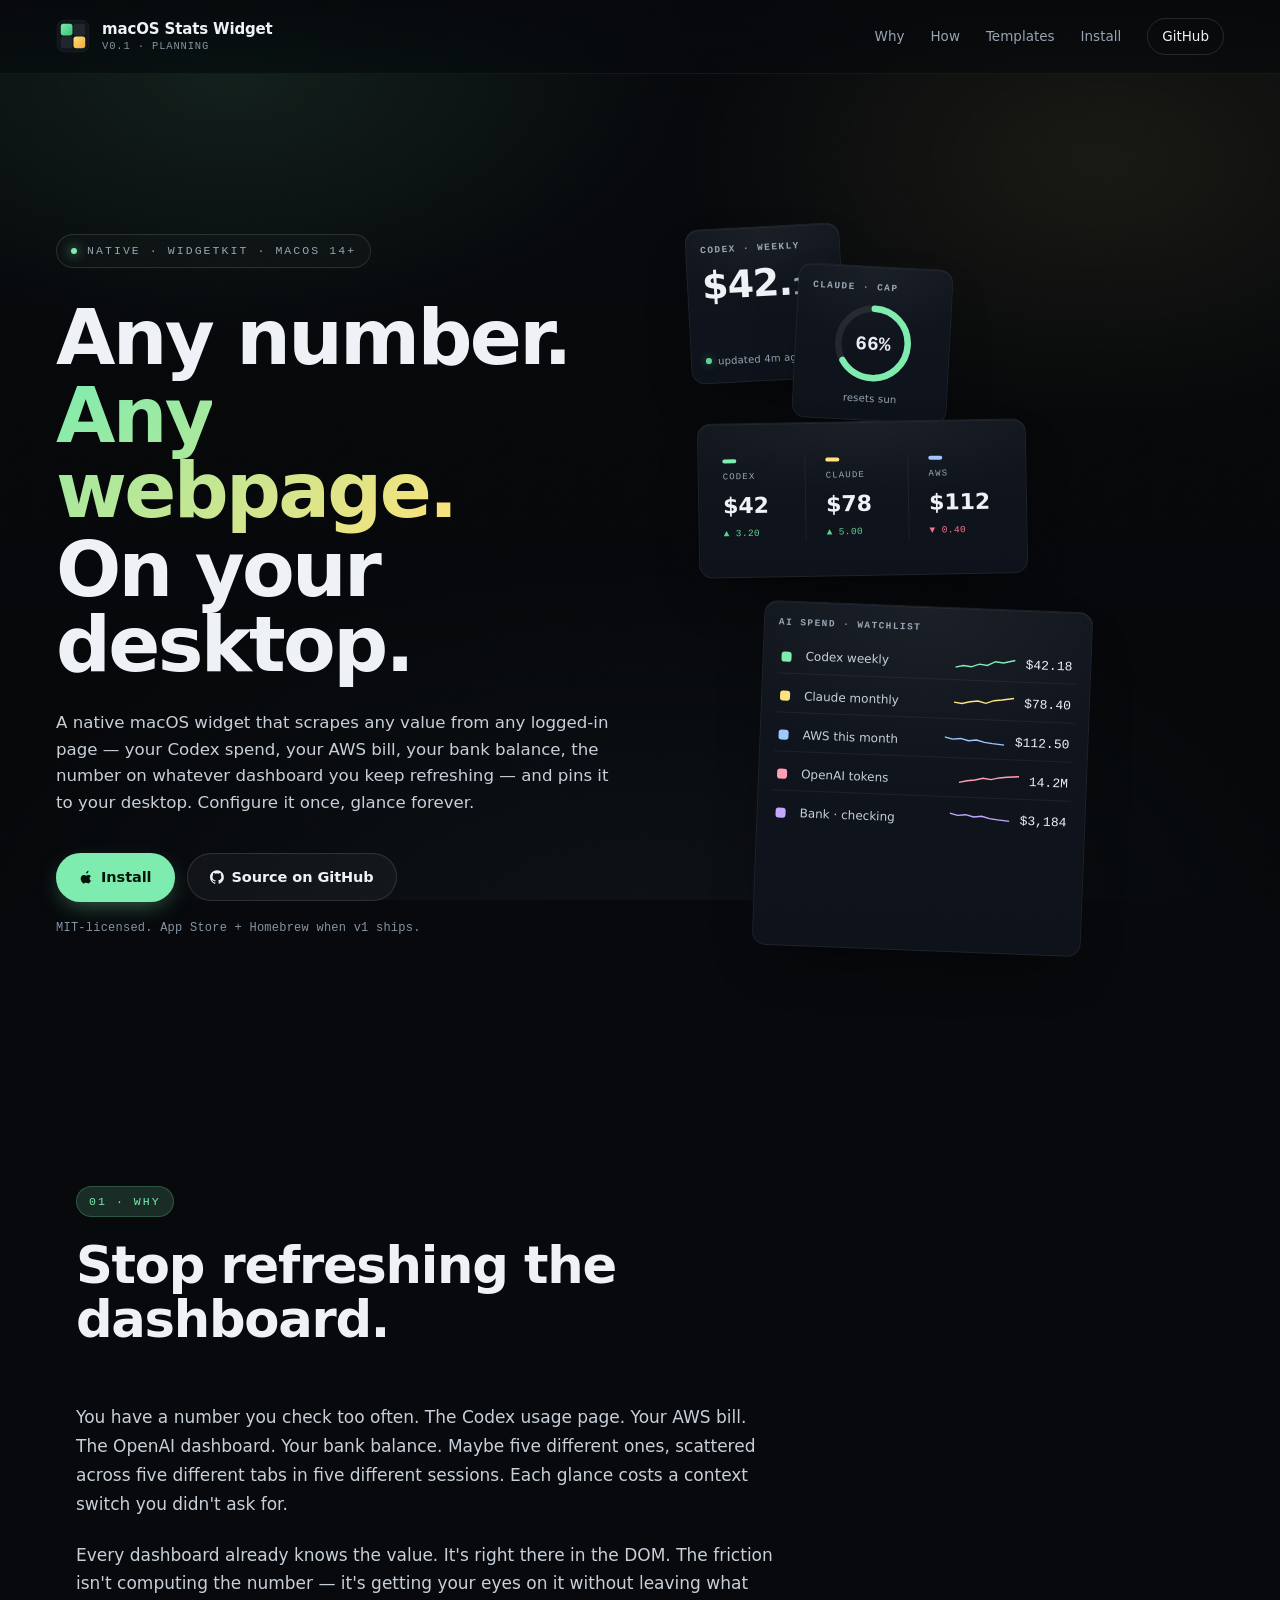
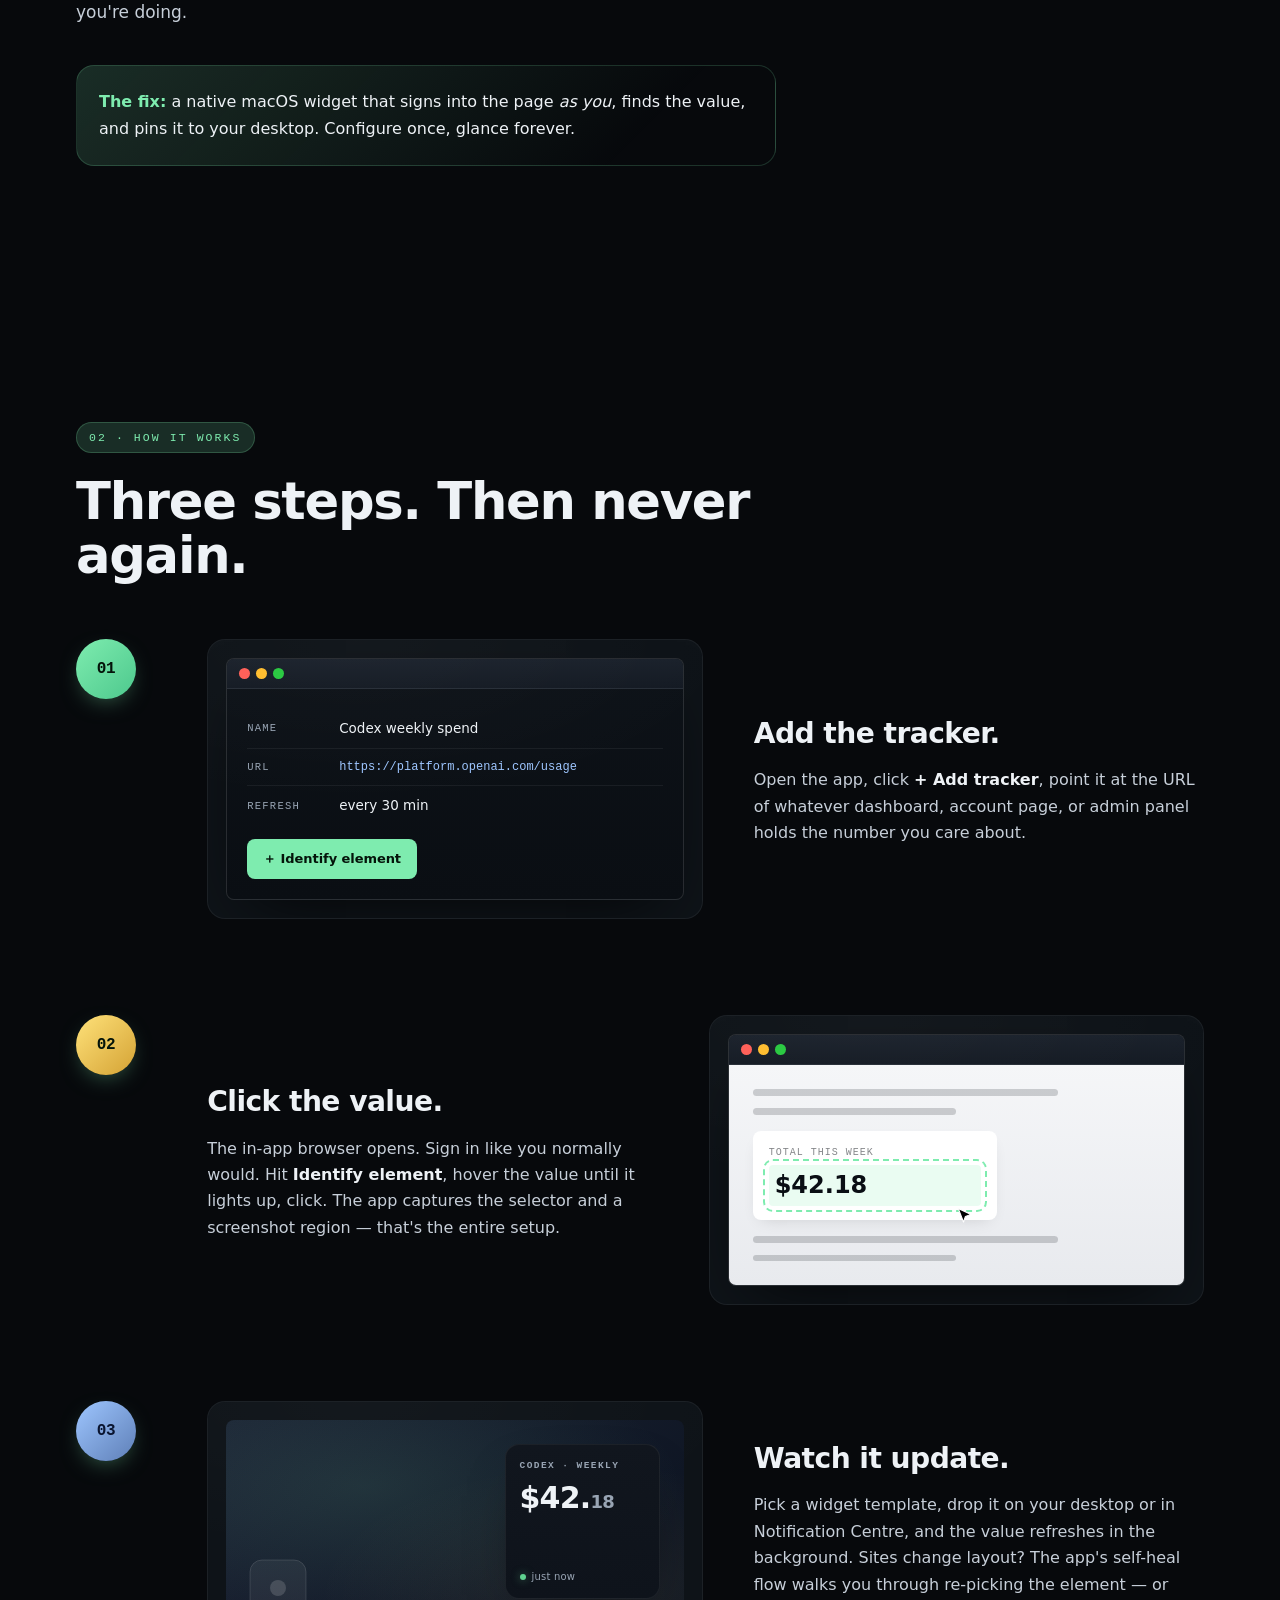
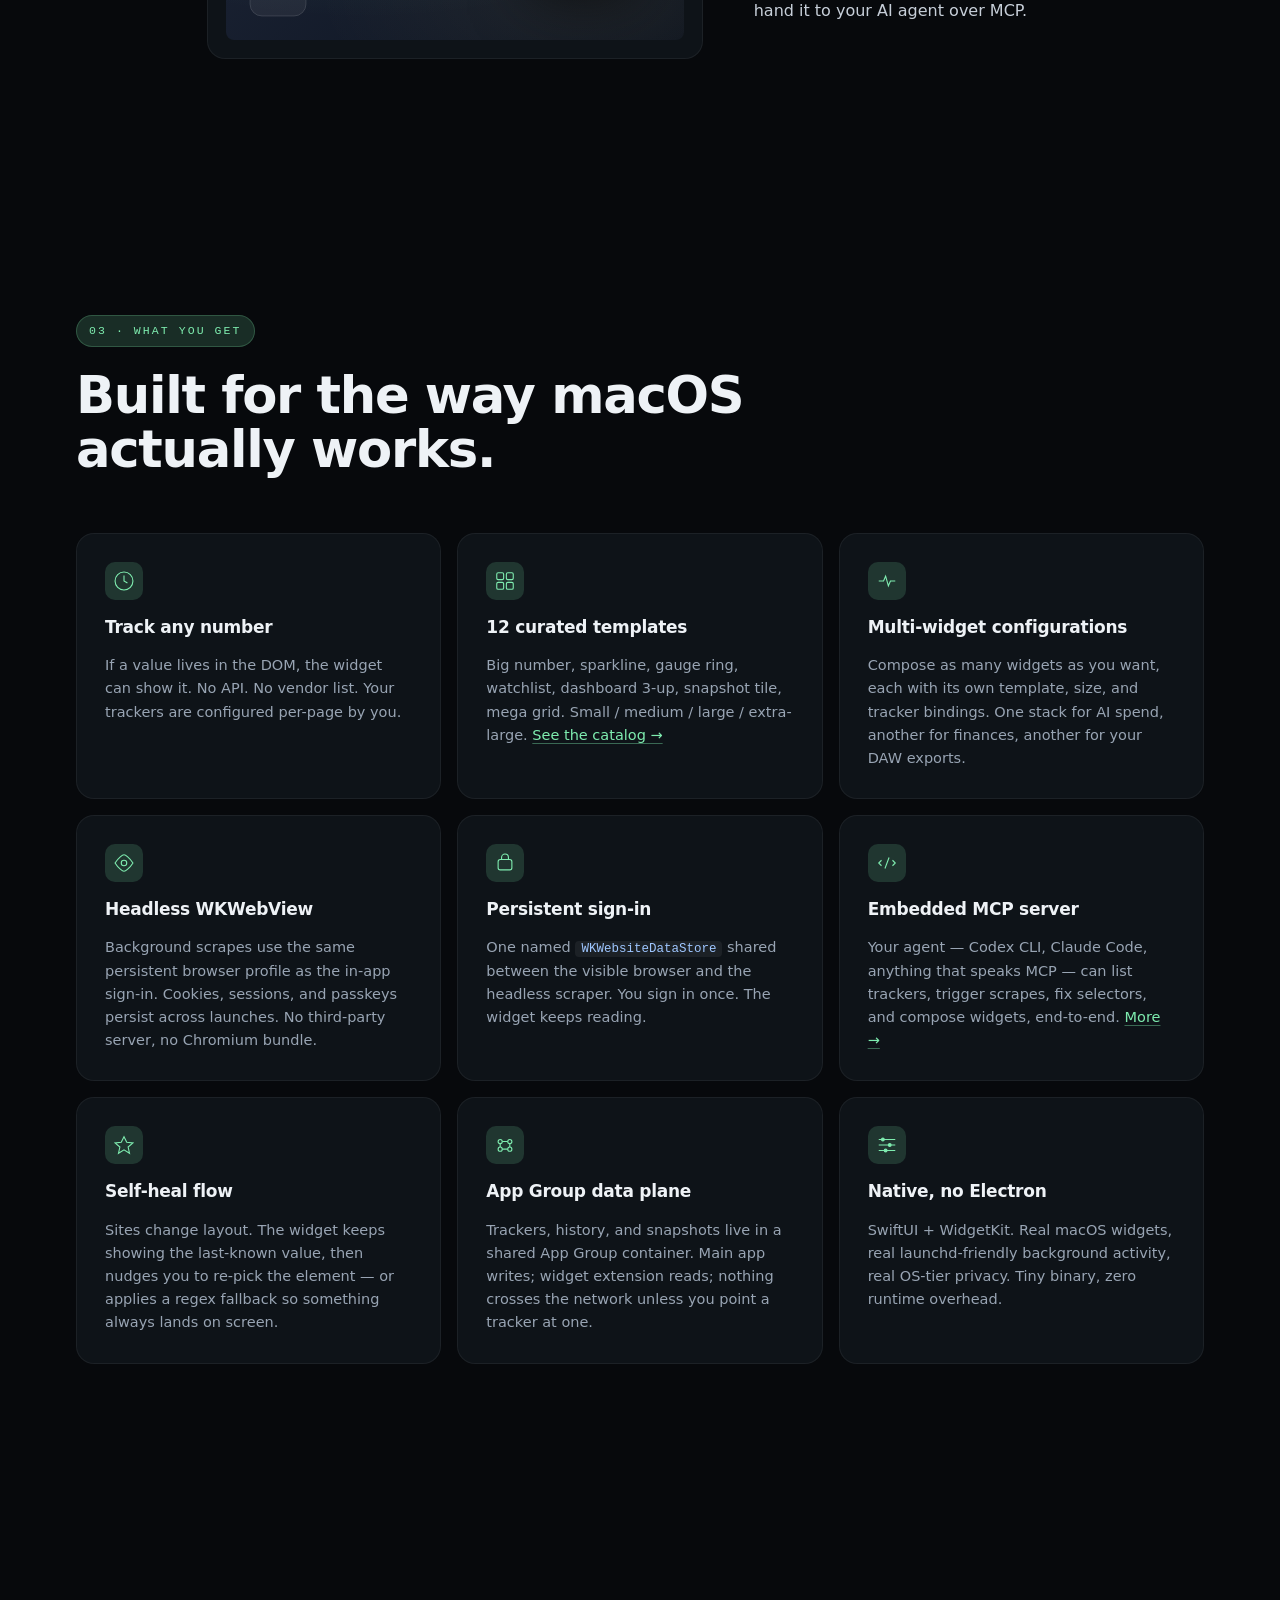
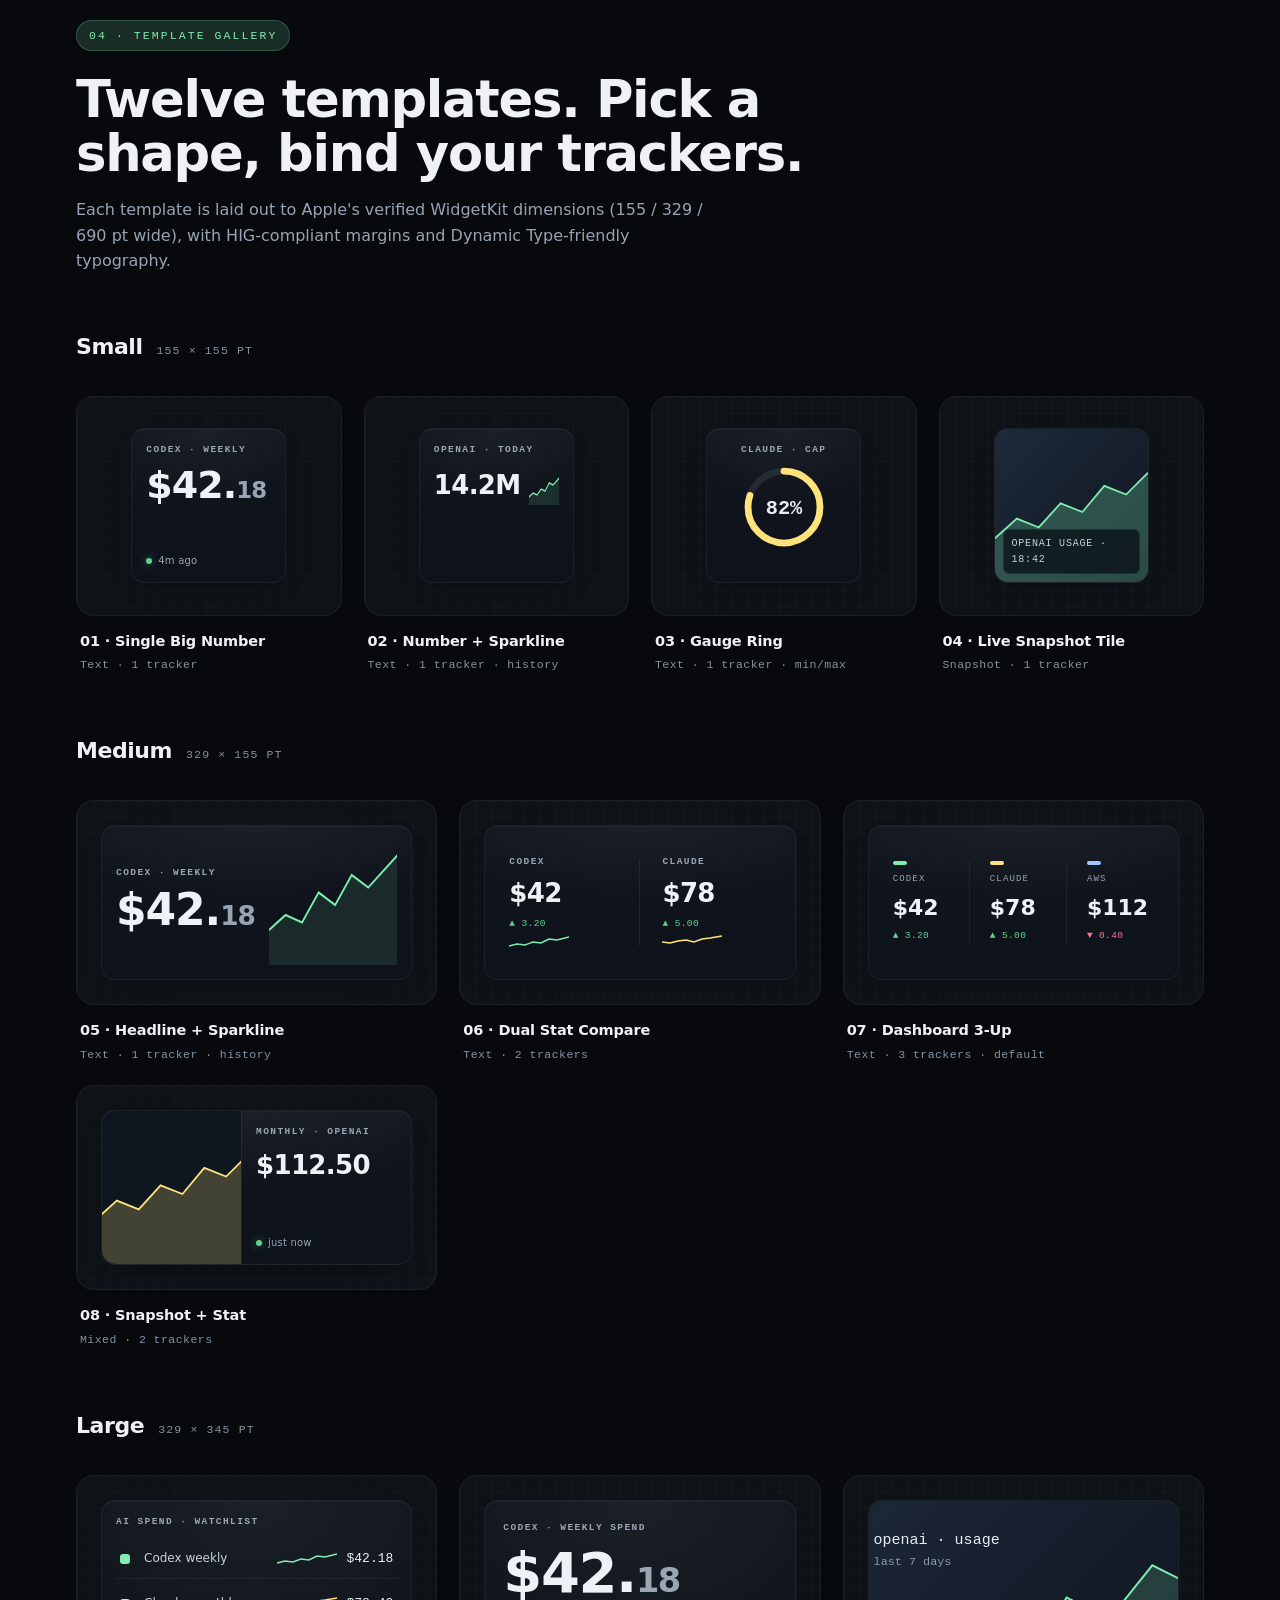
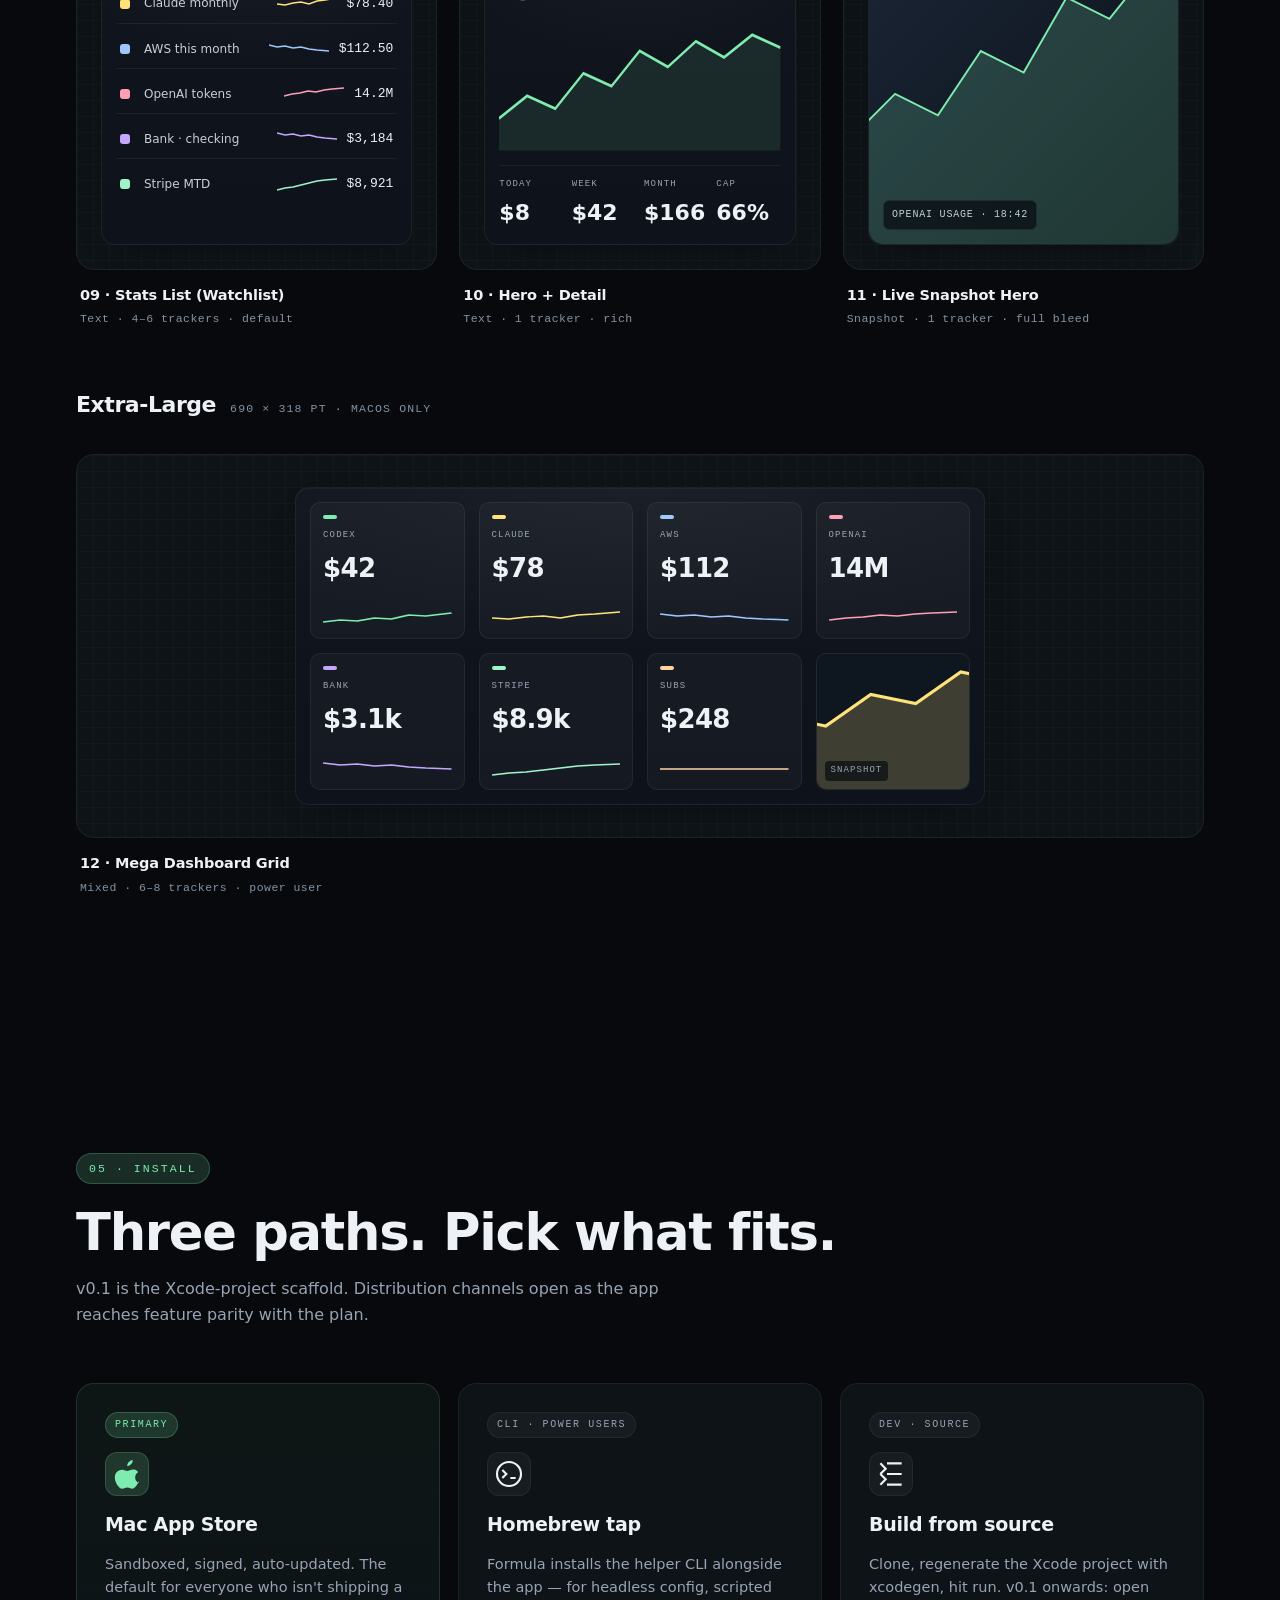
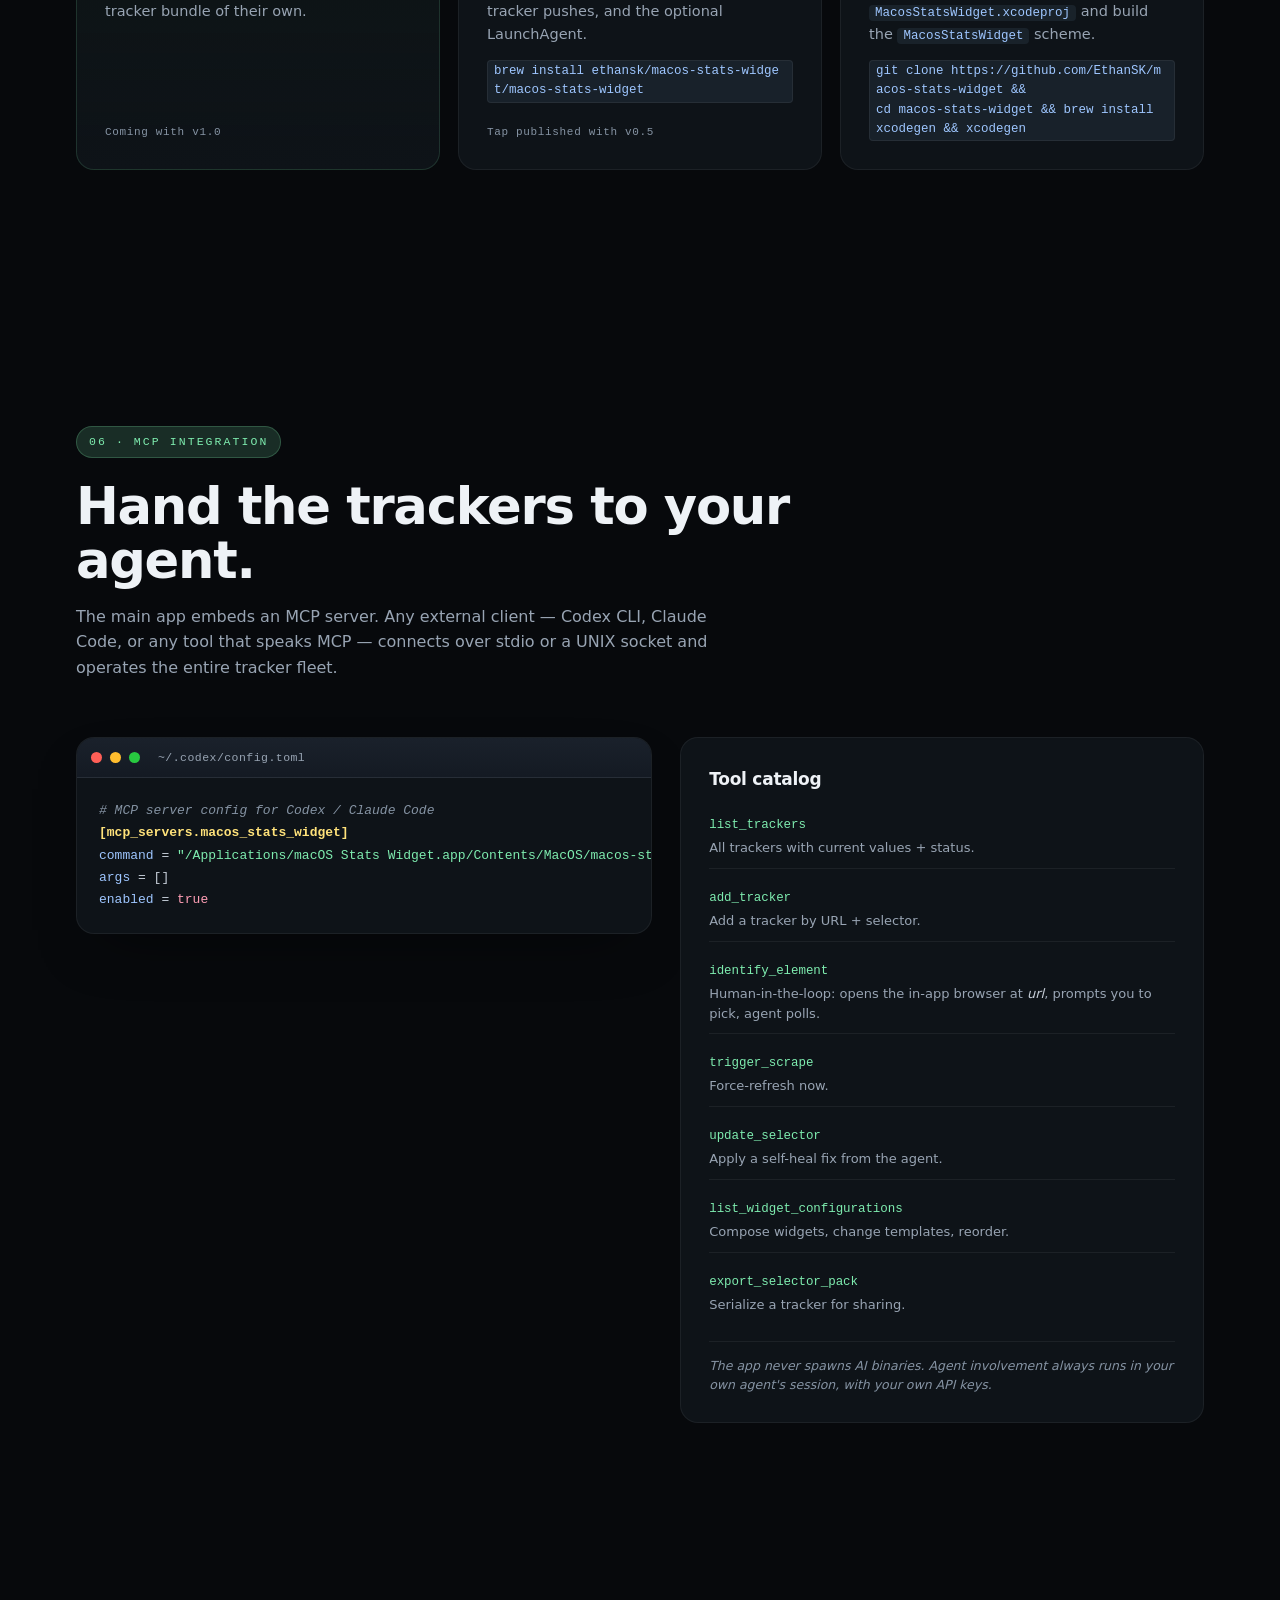
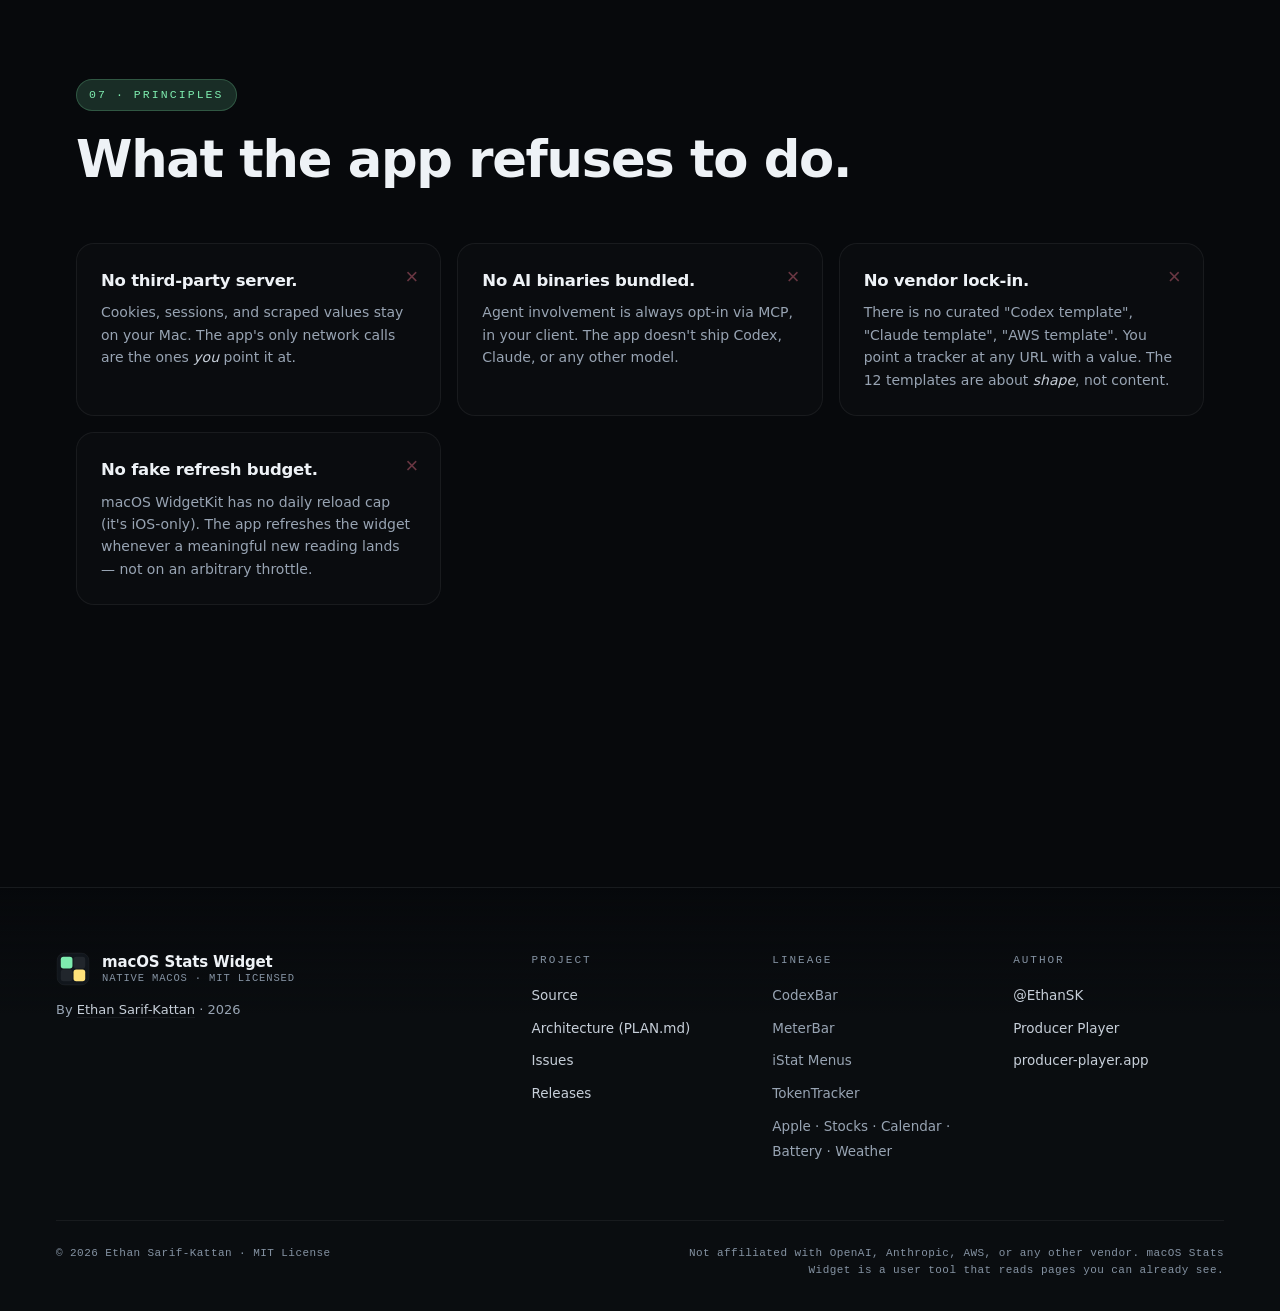
==== index.html @ 25cc85ef "site: initial GitHub Pages — hero, how-it-works, templates gallery, MCP intro Single-page dark site " ====
<!doctype html>
<html lang="en">
  <head>
    <meta charset="UTF-8" />
    <meta name="viewport" content="width=device-width, initial-scale=1.0" />
    <title>macOS Stats Widget — Native widgets for any number on any webpage</title>
    <meta
      name="description"
      content="A native macOS WidgetKit app that surfaces any number from any logged-in webpage to your desktop. Configure it once, glance forever. No tabs, no dashboards, no context-switching."
    />
    <meta name="robots" content="index, follow, max-image-preview:large" />
    <link rel="canonical" href="https://ethansk.github.io/macos-stats-widget/" />
    <meta name="application-name" content="macOS Stats Widget" />
    <meta name="apple-mobile-web-app-title" content="macOS Stats Widget" />
    <meta name="theme-color" content="#0a0d10" />
    <link rel="icon" href="data:image/svg+xml,%3Csvg xmlns='http://www.w3.org/2000/svg' viewBox='0 0 64 64'%3E%3Crect width='64' height='64' rx='14' fill='%230a0d10'/%3E%3Crect x='8' y='8' width='22' height='22' rx='5' fill='%237eecaf'/%3E%3Crect x='34' y='8' width='22' height='22' rx='5' fill='%23ffffff' fill-opacity='0.08'/%3E%3Crect x='8' y='34' width='22' height='22' rx='5' fill='%23ffffff' fill-opacity='0.08'/%3E%3Crect x='34' y='34' width='22' height='22' rx='5' fill='%23ffe27a'/%3E%3C/svg%3E" />
    <link rel="stylesheet" href="styles.css" />

    <!-- Open Graph -->
    <meta property="og:site_name" content="macOS Stats Widget" />
    <meta property="og:type" content="website" />
    <meta property="og:locale" content="en_GB" />
    <meta property="og:url" content="https://ethansk.github.io/macos-stats-widget/" />
    <meta property="og:title" content="macOS Stats Widget — Native widgets for any number on any webpage" />
    <meta property="og:description" content="A native macOS WidgetKit app that surfaces any number from any logged-in webpage to your desktop. Configure it once, glance forever." />
    <meta property="og:image" content="https://ethansk.github.io/macos-stats-widget/assets/og-image.svg" />

    <meta name="twitter:card" content="summary_large_image" />
    <meta name="twitter:title" content="macOS Stats Widget — Native widgets for any number on any webpage" />
    <meta name="twitter:description" content="A native macOS WidgetKit app that surfaces any number from any logged-in webpage to your desktop." />
    <meta name="twitter:image" content="https://ethansk.github.io/macos-stats-widget/assets/og-image.svg" />

    <script type="application/ld+json">
      {
        "@context": "https://schema.org",
        "@type": "SoftwareApplication",
        "name": "macOS Stats Widget",
        "applicationCategory": "UtilityApplication",
        "operatingSystem": "macOS 14+",
        "description": "A native macOS WidgetKit app that surfaces any number from any logged-in webpage to your desktop.",
        "url": "https://ethansk.github.io/macos-stats-widget/",
        "downloadUrl": "https://github.com/EthanSK/macos-stats-widget/releases",
        "sameAs": "https://github.com/EthanSK/macos-stats-widget",
        "license": "https://opensource.org/license/mit"
      }
    </script>
  </head>
  <body>
    <div class="grain" aria-hidden="true"></div>
    <div class="ambient" aria-hidden="true"></div>

    <header class="topbar">
      <a class="brand" href="#top">
        <svg class="brand-mark" viewBox="0 0 64 64" aria-hidden="true">
          <rect x="2" y="2" width="60" height="60" rx="14" fill="#11161c" stroke="rgba(255,255,255,0.08)" stroke-width="1.2"/>
          <rect x="9" y="9" width="22" height="22" rx="5" fill="url(#g1)"/>
          <rect x="33" y="9" width="22" height="22" rx="5" fill="rgba(255,255,255,0.07)"/>
          <rect x="9" y="33" width="22" height="22" rx="5" fill="rgba(255,255,255,0.07)"/>
          <rect x="33" y="33" width="22" height="22" rx="5" fill="url(#g2)"/>
          <defs>
            <linearGradient id="g1" x1="0" x2="1" y1="0" y2="1">
              <stop offset="0" stop-color="#7eecaf"/>
              <stop offset="1" stop-color="#34c474"/>
            </linearGradient>
            <linearGradient id="g2" x1="0" x2="1" y1="0" y2="1">
              <stop offset="0" stop-color="#ffe27a"/>
              <stop offset="1" stop-color="#f0a93b"/>
            </linearGradient>
          </defs>
        </svg>
        <span class="brand-words">
          <span class="brand-name">macOS Stats Widget</span>
          <span class="brand-sub">v0.1 · planning</span>
        </span>
      </a>
      <nav class="topnav" aria-label="Primary">
        <a href="#why">Why</a>
        <a href="#how">How</a>
        <a href="#templates">Templates</a>
        <a href="#install">Install</a>
        <a href="https://github.com/EthanSK/macos-stats-widget" class="topnav-github" rel="noopener">GitHub</a>
      </nav>
    </header>

    <main id="top">
      <!-- ───────────── HERO ───────────── -->
      <section class="hero">
        <div class="hero-inner">
          <p class="hero-eyebrow"><span class="dot"></span>NATIVE · WIDGETKIT · MACOS 14+</p>
          <h1 class="hero-title">
            <span class="hero-line">Any number.</span>
            <span class="hero-line"><span class="hero-accent">Any webpage.</span></span>
            <span class="hero-line">On your desktop.</span>
          </h1>
          <p class="hero-tag">
            A native macOS widget that scrapes any value from any logged-in
            page — your Codex spend, your AWS bill, your bank balance, the
            number on whatever dashboard you keep refreshing — and pins it
            to your desktop. Configure it once, glance forever.
          </p>
          <div class="hero-cta">
            <a class="btn btn-primary" href="#install">
              <svg width="14" height="14" viewBox="0 0 24 24" fill="currentColor" aria-hidden="true"><path d="M16.365 1.43c0 1.14-.493 2.27-1.177 3.08-.744.9-1.99 1.57-2.987 1.57-.12-1.03.396-2.13 1.077-2.99.764-.9 2.02-1.49 2.937-1.66.05.34.15.68.15 1zm4.565 15.71c-.03.07-.46 1.58-1.55 3.14-.95 1.34-1.94 2.71-3.5 2.71-1.55 0-1.94-.92-3.69-.92-1.71 0-2.34.94-3.75.94-1.55 0-2.59-1.27-3.59-2.61-1.62-2.21-2.85-6.18-1.21-8.93.97-1.65 2.83-2.69 4.78-2.69 1.5 0 2.92.99 3.84.99.93 0 2.67-1.13 4.32-1.13.69 0 2.59.06 3.81 2.07-.1.06-2.27 1.32-2.25 3.95.03 3.13 2.74 4.17 2.78 4.18z"/></svg>
              Install
            </a>
            <a class="btn btn-ghost" href="https://github.com/EthanSK/macos-stats-widget" rel="noopener">
              <svg width="14" height="14" viewBox="0 0 24 24" fill="currentColor" aria-hidden="true"><path d="M12 .5C5.4.5 0 5.9 0 12.5c0 5.3 3.4 9.7 8.2 11.3.6.1.8-.3.8-.6v-2.1c-3.3.7-4-1.6-4-1.6-.5-1.4-1.3-1.8-1.3-1.8-1.1-.7.1-.7.1-.7 1.2.1 1.8 1.2 1.8 1.2 1.1 1.8 2.8 1.3 3.5 1 .1-.8.4-1.3.7-1.6-2.7-.3-5.5-1.3-5.5-5.9 0-1.3.5-2.4 1.2-3.2-.1-.3-.5-1.5.1-3.2 0 0 1-.3 3.3 1.2.9-.3 2-.4 3-.4s2 .1 3 .4c2.3-1.5 3.3-1.2 3.3-1.2.7 1.7.2 2.9.1 3.2.8.8 1.2 1.9 1.2 3.2 0 4.6-2.8 5.6-5.5 5.9.4.4.8 1.1.8 2.2v3.3c0 .3.2.7.8.6 4.8-1.6 8.2-6 8.2-11.3C24 5.9 18.6.5 12 .5z"/></svg>
              Source on GitHub
            </a>
          </div>
          <p class="hero-note">MIT-licensed. App Store + Homebrew when v1 ships.</p>
        </div>

        <!-- Hero composition: floating widget tiles -->
        <div class="hero-stage" aria-hidden="true">
          <div class="hero-grid">
            <!-- Tile 1: small big number -->
            <div class="tile tile-small tile-1" style="--delay: 0.05s">
              <div class="tile-title">CODEX · WEEKLY</div>
              <div class="tile-hero">$42.<span class="tile-hero-cents">18</span></div>
              <div class="tile-foot"><span class="tile-dot tile-dot-good"></span>updated 4m ago</div>
            </div>

            <!-- Tile 2: gauge ring -->
            <div class="tile tile-small tile-2" style="--delay: 0.15s">
              <div class="tile-title">CLAUDE · CAP</div>
              <svg class="tile-ring" viewBox="0 0 80 80">
                <circle cx="40" cy="40" r="32" fill="none" stroke="rgba(255,255,255,0.08)" stroke-width="6"/>
                <circle cx="40" cy="40" r="32" fill="none" stroke="#7eecaf" stroke-width="6" stroke-dasharray="201" stroke-dashoffset="68" stroke-linecap="round" transform="rotate(-90 40 40)"/>
                <text x="40" y="46" text-anchor="middle" fill="#e8edf3" font-size="18" font-weight="600" font-family="ui-monospace, SFMono-Regular, monospace">66%</text>
              </svg>
              <div class="tile-foot tile-foot-tight">resets sun</div>
            </div>

            <!-- Tile 3: medium dashboard 3-up -->
            <div class="tile tile-medium tile-3" style="--delay: 0.25s">
              <div class="tile-3up">
                <div class="tile-3up-col">
                  <div class="tile-chip" style="--chip:#7eecaf"></div>
                  <div class="tile-3up-title">CODEX</div>
                  <div class="tile-3up-val">$42</div>
                  <div class="tile-3up-delta delta-up">▲ 3.20</div>
                </div>
                <div class="tile-3up-col">
                  <div class="tile-chip" style="--chip:#ffe27a"></div>
                  <div class="tile-3up-title">CLAUDE</div>
                  <div class="tile-3up-val">$78</div>
                  <div class="tile-3up-delta delta-up">▲ 5.00</div>
                </div>
                <div class="tile-3up-col">
                  <div class="tile-chip" style="--chip:#9ec6ff"></div>
                  <div class="tile-3up-title">AWS</div>
                  <div class="tile-3up-val">$112</div>
                  <div class="tile-3up-delta delta-down">▼ 0.40</div>
                </div>
              </div>
            </div>

            <!-- Tile 4: large stats list -->
            <div class="tile tile-large tile-4" style="--delay: 0.35s">
              <div class="tile-title tile-title-pad">AI SPEND · WATCHLIST</div>
              <ul class="tile-list">
                <li><span class="tile-chip" style="--chip:#7eecaf"></span><span class="tile-list-name">Codex weekly</span><svg class="tile-spark" viewBox="0 0 60 16" preserveAspectRatio="none"><polyline fill="none" stroke="#7eecaf" stroke-width="1.4" points="0,12 8,10 16,11 24,8 32,9 40,5 48,6 60,3"/></svg><span class="tile-list-val">$42.18</span></li>
                <li><span class="tile-chip" style="--chip:#ffe27a"></span><span class="tile-list-name">Claude monthly</span><svg class="tile-spark" viewBox="0 0 60 16" preserveAspectRatio="none"><polyline fill="none" stroke="#ffe27a" stroke-width="1.4" points="0,8 8,9 16,7 24,6 32,8 40,5 48,4 60,2"/></svg><span class="tile-list-val">$78.40</span></li>
                <li><span class="tile-chip" style="--chip:#9ec6ff"></span><span class="tile-list-name">AWS this month</span><svg class="tile-spark" viewBox="0 0 60 16" preserveAspectRatio="none"><polyline fill="none" stroke="#9ec6ff" stroke-width="1.4" points="0,4 8,6 16,5 24,7 32,6 40,8 48,9 60,10"/></svg><span class="tile-list-val">$112.50</span></li>
                <li><span class="tile-chip" style="--chip:#ff9eb5"></span><span class="tile-list-name">OpenAI tokens</span><svg class="tile-spark" viewBox="0 0 60 16" preserveAspectRatio="none"><polyline fill="none" stroke="#ff9eb5" stroke-width="1.4" points="0,10 8,8 16,7 24,5 32,6 40,4 48,3 60,2"/></svg><span class="tile-list-val">14.2M</span></li>
                <li><span class="tile-chip" style="--chip:#c4a8ff"></span><span class="tile-list-name">Bank · checking</span><svg class="tile-spark" viewBox="0 0 60 16" preserveAspectRatio="none"><polyline fill="none" stroke="#c4a8ff" stroke-width="1.4" points="0,2 8,4 16,3 24,5 32,4 40,6 48,7 60,8"/></svg><span class="tile-list-val">$3,184</span></li>
              </ul>
            </div>
          </div>
        </div>
      </section>

      <!-- ───────────── WHY ───────────── -->
      <section id="why" class="section section-why">
        <div class="section-head">
          <p class="kicker">01 · WHY</p>
          <h2>Stop refreshing the dashboard.</h2>
        </div>
        <div class="prose">
          <p>
            You have a number you check too often. The Codex usage page.
            Your AWS bill. The OpenAI dashboard. Your bank balance. Maybe
            five different ones, scattered across five different tabs in
            five different sessions. Each glance costs a context switch
            you didn't ask for.
          </p>
          <p>
            Every dashboard already knows the value. It's right there in
            the DOM. The friction isn't computing the number — it's
            getting your eyes on it without leaving what you're doing.
          </p>
          <p class="prose-callout">
            <strong>The fix:</strong> a native macOS widget that signs into the page <em>as you</em>, finds the value, and pins it to your desktop. Configure once, glance forever.
          </p>
        </div>
      </section>

      <!-- ───────────── HOW ───────────── -->
      <section id="how" class="section section-how">
        <div class="section-head">
          <p class="kicker">02 · HOW IT WORKS</p>
          <h2>Three steps. Then never again.</h2>
        </div>

        <ol class="steps">
          <li class="step">
            <div class="step-num"><span>01</span></div>
            <div class="step-illustration step-illu-1" aria-hidden="true">
              <div class="window">
                <div class="window-bar"><span></span><span></span><span></span></div>
                <div class="window-body">
                  <div class="form-row"><span class="form-label">Name</span><span class="form-input">Codex weekly spend</span></div>
                  <div class="form-row"><span class="form-label">URL</span><span class="form-input form-mono">https://platform.openai.com/usage</span></div>
                  <div class="form-row"><span class="form-label">Refresh</span><span class="form-input">every 30 min</span></div>
                  <span class="form-btn" role="presentation">＋ Identify element</span>
                </div>
              </div>
            </div>
            <div class="step-copy">
              <h3>Add the tracker.</h3>
              <p>Open the app, click <strong>+ Add tracker</strong>, point it at the URL of whatever dashboard, account page, or admin panel holds the number you care about.</p>
            </div>
          </li>

          <li class="step step-flip">
            <div class="step-num"><span>02</span></div>
            <div class="step-illustration step-illu-2" aria-hidden="true">
              <div class="window">
                <div class="window-bar"><span></span><span></span><span></span></div>
                <div class="window-body window-body-browser">
                  <div class="browser-page">
                    <div class="browser-text-row"></div>
                    <div class="browser-text-row short"></div>
                    <div class="browser-card">
                      <div class="browser-card-label">Total this week</div>
                      <div class="browser-card-value pulse-target">$42.18</div>
                    </div>
                    <div class="browser-text-row"></div>
                    <div class="browser-text-row short"></div>
                  </div>
                  <div class="browser-cursor"></div>
                </div>
              </div>
            </div>
            <div class="step-copy">
              <h3>Click the value.</h3>
              <p>The in-app browser opens. Sign in like you normally would. Hit <strong>Identify element</strong>, hover the value until it lights up, click. The app captures the selector and a screenshot region — that's the entire setup.</p>
            </div>
          </li>

          <li class="step">
            <div class="step-num"><span>03</span></div>
            <div class="step-illustration step-illu-3" aria-hidden="true">
              <div class="desktop">
                <div class="desktop-tile">
                  <div class="tile-title">CODEX · WEEKLY</div>
                  <div class="tile-hero tile-hero-sm">$42.<span class="tile-hero-cents">18</span></div>
                  <div class="tile-foot"><span class="tile-dot tile-dot-good"></span>just now</div>
                </div>
                <div class="desktop-spark"></div>
              </div>
            </div>
            <div class="step-copy">
              <h3>Watch it update.</h3>
              <p>Pick a widget template, drop it on your desktop or in Notification Centre, and the value refreshes in the background. Sites change layout? The app's self-heal flow walks you through re-picking the element — or hand it to your AI agent over MCP.</p>
            </div>
          </li>
        </ol>
      </section>

      <!-- ───────────── FEATURES ───────────── -->
      <section id="features" class="section section-features">
        <div class="section-head">
          <p class="kicker">03 · WHAT YOU GET</p>
          <h2>Built for the way macOS actually works.</h2>
        </div>

        <div class="features-grid">
          <article class="feat">
            <div class="feat-icon">
              <svg viewBox="0 0 32 32" fill="none" stroke="currentColor" stroke-width="1.6"><circle cx="16" cy="16" r="13"/><path d="M16 8v8l5 3"/></svg>
            </div>
            <h3>Track any number</h3>
            <p>If a value lives in the DOM, the widget can show it. No API. No vendor list. Your trackers are configured per-page by you.</p>
          </article>

          <article class="feat">
            <div class="feat-icon">
              <svg viewBox="0 0 32 32" fill="none" stroke="currentColor" stroke-width="1.6"><rect x="4" y="4" width="10" height="10" rx="2"/><rect x="18" y="4" width="10" height="10" rx="2"/><rect x="4" y="18" width="10" height="10" rx="2"/><rect x="18" y="18" width="10" height="10" rx="2"/></svg>
            </div>
            <h3>12 curated templates</h3>
            <p>Big number, sparkline, gauge ring, watchlist, dashboard 3-up, snapshot tile, mega grid. Small / medium / large / extra-large. <a href="#templates">See the catalog →</a></p>
          </article>

          <article class="feat">
            <div class="feat-icon">
              <svg viewBox="0 0 32 32" fill="none" stroke="currentColor" stroke-width="1.6"><path d="M4 16h7l3-7 4 14 3-7h7"/></svg>
            </div>
            <h3>Multi-widget configurations</h3>
            <p>Compose as many widgets as you want, each with its own template, size, and tracker bindings. One stack for AI spend, another for finances, another for your DAW exports.</p>
          </article>

          <article class="feat">
            <div class="feat-icon">
              <svg viewBox="0 0 32 32" fill="none" stroke="currentColor" stroke-width="1.6"><path d="M3 16C8 8 14 4 16 4s8 4 13 12c-5 8-11 12-13 12S8 24 3 16Z"/><circle cx="16" cy="16" r="4"/></svg>
            </div>
            <h3>Headless WKWebView</h3>
            <p>Background scrapes use the same persistent browser profile as the in-app sign-in. Cookies, sessions, and passkeys persist across launches. No third-party server, no Chromium bundle.</p>
          </article>

          <article class="feat">
            <div class="feat-icon">
              <svg viewBox="0 0 32 32" fill="none" stroke="currentColor" stroke-width="1.6"><rect x="6" y="11" width="20" height="15" rx="3"/><path d="M11 11V8a5 5 0 0 1 10 0v3"/></svg>
            </div>
            <h3>Persistent sign-in</h3>
            <p>One named <code>WKWebsiteDataStore</code> shared between the visible browser and the headless scraper. You sign in once. The widget keeps reading.</p>
          </article>

          <article class="feat">
            <div class="feat-icon">
              <svg viewBox="0 0 32 32" fill="none" stroke="currentColor" stroke-width="1.6"><path d="M8 20l-4-4 4-4M24 12l4 4-4 4M19 8l-6 16"/></svg>
            </div>
            <h3>Embedded MCP server</h3>
            <p>Your agent — Codex CLI, Claude Code, anything that speaks MCP — can list trackers, trigger scrapes, fix selectors, and compose widgets, end-to-end. <a href="#mcp">More →</a></p>
          </article>

          <article class="feat">
            <div class="feat-icon">
              <svg viewBox="0 0 32 32" fill="none" stroke="currentColor" stroke-width="1.6"><path d="M16 4l4 8 9 1-7 6 2 9-8-5-8 5 2-9-7-6 9-1z"/></svg>
            </div>
            <h3>Self-heal flow</h3>
            <p>Sites change layout. The widget keeps showing the last-known value, then nudges you to re-pick the element — or applies a regex fallback so something always lands on screen.</p>
          </article>

          <article class="feat">
            <div class="feat-icon">
              <svg viewBox="0 0 32 32" fill="none" stroke="currentColor" stroke-width="1.6"><circle cx="9" cy="11" r="3"/><circle cx="23" cy="11" r="3"/><circle cx="9" cy="22" r="3"/><circle cx="23" cy="22" r="3"/><path d="M12 11h8M12 22h8M9 14v5M23 14v5"/></svg>
            </div>
            <h3>App Group data plane</h3>
            <p>Trackers, history, and snapshots live in a shared App Group container. Main app writes; widget extension reads; nothing crosses the network unless you point a tracker at one.</p>
          </article>

          <article class="feat">
            <div class="feat-icon">
              <svg viewBox="0 0 32 32" fill="none" stroke="currentColor" stroke-width="1.6"><path d="M4 8h24M4 16h24M4 24h24"/><circle cx="10" cy="8" r="2" fill="currentColor"/><circle cx="20" cy="16" r="2" fill="currentColor"/><circle cx="14" cy="24" r="2" fill="currentColor"/></svg>
            </div>
            <h3>Native, no Electron</h3>
            <p>SwiftUI + WidgetKit. Real macOS widgets, real launchd-friendly background activity, real OS-tier privacy. Tiny binary, zero runtime overhead.</p>
          </article>
        </div>
      </section>

      <!-- ───────────── TEMPLATES ───────────── -->
      <section id="templates" class="section section-templates">
        <div class="section-head">
          <p class="kicker">04 · TEMPLATE GALLERY</p>
          <h2>Twelve templates. Pick a shape, bind your trackers.</h2>
          <p class="section-sub">Each template is laid out to Apple's verified WidgetKit dimensions
            (155 / 329 / 690 pt wide), with HIG-compliant margins and Dynamic
            Type-friendly typography.</p>
        </div>

        <div class="size-stack">
          <h3 class="size-label"><span>Small</span><span class="size-dim">155 × 155 pt</span></h3>
          <div class="gallery gallery-small">
            <figure class="card card-small">
              <div class="card-frame">
                <div class="tile tile-small tile-flat">
                  <div class="tile-title">CODEX · WEEKLY</div>
                  <div class="tile-hero">$42.<span class="tile-hero-cents">18</span></div>
                  <div class="tile-foot"><span class="tile-dot tile-dot-good"></span>4m ago</div>
                </div>
              </div>
              <figcaption><strong>01 · Single Big Number</strong><span>Text · 1 tracker</span></figcaption>
            </figure>

            <figure class="card card-small">
              <div class="card-frame">
                <div class="tile tile-small tile-flat">
                  <div class="tile-title">OPENAI · TODAY</div>
                  <div class="tile-row-split">
                    <div class="tile-hero tile-hero-md">14.2M</div>
                    <svg class="tile-spark-lg" viewBox="0 0 60 30" preserveAspectRatio="none"><path d="M0,22 L8,18 L16,20 L24,14 L32,16 L40,8 L48,10 L60,3" fill="none" stroke="#7eecaf" stroke-width="1.6"/><path d="M0,22 L8,18 L16,20 L24,14 L32,16 L40,8 L48,10 L60,3 L60,30 L0,30 Z" fill="rgba(126,236,175,0.12)"/></svg>
                  </div>
                </div>
              </div>
              <figcaption><strong>02 · Number + Sparkline</strong><span>Text · 1 tracker · history</span></figcaption>
            </figure>

            <figure class="card card-small">
              <div class="card-frame">
                <div class="tile tile-small tile-flat tile-center">
                  <div class="tile-title">CLAUDE · CAP</div>
                  <svg class="tile-ring" viewBox="0 0 80 80">
                    <circle cx="40" cy="40" r="32" fill="none" stroke="rgba(255,255,255,0.08)" stroke-width="6"/>
                    <circle cx="40" cy="40" r="32" fill="none" stroke="#ffe27a" stroke-width="6" stroke-dasharray="201" stroke-dashoffset="40" stroke-linecap="round" transform="rotate(-90 40 40)"/>
                    <text x="40" y="46" text-anchor="middle" fill="#e8edf3" font-size="18" font-weight="600" font-family="ui-monospace, SFMono-Regular, monospace">82%</text>
                  </svg>
                </div>
              </div>
              <figcaption><strong>03 · Gauge Ring</strong><span>Text · 1 tracker · min/max</span></figcaption>
            </figure>

            <figure class="card card-small">
              <div class="card-frame">
                <div class="tile tile-small tile-flat tile-snapshot" aria-label="snapshot tile">
                  <div class="snap-image">
                    <svg viewBox="0 0 140 140" preserveAspectRatio="xMidYMid slice">
                      <defs><linearGradient id="snapg1" x1="0" x2="1" y1="0" y2="1"><stop offset="0" stop-color="#1e2a3a"/><stop offset="1" stop-color="#0e1620"/></linearGradient></defs>
                      <rect width="140" height="140" fill="url(#snapg1)"/>
                      <path d="M0,100 L20,82 L40,90 L60,68 L80,76 L100,52 L120,60 L140,40 L140,140 L0,140 Z" fill="rgba(126,236,175,0.25)"/>
                      <path d="M0,100 L20,82 L40,90 L60,68 L80,76 L100,52 L120,60 L140,40" fill="none" stroke="#7eecaf" stroke-width="1.6"/>
                    </svg>
                  </div>
                  <div class="snap-overlay">openai usage · 18:42</div>
                </div>
              </div>
              <figcaption><strong>04 · Live Snapshot Tile</strong><span>Snapshot · 1 tracker</span></figcaption>
            </figure>
          </div>

          <h3 class="size-label"><span>Medium</span><span class="size-dim">329 × 155 pt</span></h3>
          <div class="gallery gallery-medium">
            <figure class="card card-medium">
              <div class="card-frame">
                <div class="tile tile-medium tile-flat">
                  <div class="tile-medium-row">
                    <div class="tile-medium-left">
                      <div class="tile-title">CODEX · WEEKLY</div>
                      <div class="tile-hero tile-hero-lg">$42.<span class="tile-hero-cents">18</span></div>
                    </div>
                    <div class="tile-medium-right">
                      <svg class="tile-spark-xl" viewBox="0 0 140 100" preserveAspectRatio="none">
                        <path d="M0,72 L18,60 L36,66 L54,42 L72,52 L90,28 L108,38 L140,12" fill="none" stroke="#7eecaf" stroke-width="1.8"/>
                        <path d="M0,72 L18,60 L36,66 L54,42 L72,52 L90,28 L108,38 L140,12 L140,100 L0,100 Z" fill="rgba(126,236,175,0.10)"/>
                      </svg>
                    </div>
                  </div>
                </div>
              </div>
              <figcaption><strong>05 · Headline + Sparkline</strong><span>Text · 1 tracker · history</span></figcaption>
            </figure>

            <figure class="card card-medium">
              <div class="card-frame">
                <div class="tile tile-medium tile-flat">
                  <div class="tile-compare">
                    <div class="tile-compare-side">
                      <div class="tile-title">CODEX</div>
                      <div class="tile-hero tile-hero-md">$42</div>
                      <div class="tile-3up-delta delta-up">▲ 3.20</div>
                      <svg class="tile-spark" viewBox="0 0 60 16" preserveAspectRatio="none"><polyline fill="none" stroke="#7eecaf" stroke-width="1.4" points="0,12 8,10 16,11 24,8 32,9 40,5 48,6 60,3"/></svg>
                    </div>
                    <div class="tile-compare-divider"></div>
                    <div class="tile-compare-side">
                      <div class="tile-title">CLAUDE</div>
                      <div class="tile-hero tile-hero-md">$78</div>
                      <div class="tile-3up-delta delta-up">▲ 5.00</div>
                      <svg class="tile-spark" viewBox="0 0 60 16" preserveAspectRatio="none"><polyline fill="none" stroke="#ffe27a" stroke-width="1.4" points="0,8 8,9 16,7 24,6 32,8 40,5 48,4 60,2"/></svg>
                    </div>
                  </div>
                </div>
              </div>
              <figcaption><strong>06 · Dual Stat Compare</strong><span>Text · 2 trackers</span></figcaption>
            </figure>

            <figure class="card card-medium">
              <div class="card-frame">
                <div class="tile tile-medium tile-flat">
                  <div class="tile-3up tile-3up-pad">
                    <div class="tile-3up-col"><div class="tile-chip" style="--chip:#7eecaf"></div><div class="tile-3up-title">CODEX</div><div class="tile-3up-val">$42</div><div class="tile-3up-delta delta-up">▲ 3.20</div></div>
                    <div class="tile-3up-col"><div class="tile-chip" style="--chip:#ffe27a"></div><div class="tile-3up-title">CLAUDE</div><div class="tile-3up-val">$78</div><div class="tile-3up-delta delta-up">▲ 5.00</div></div>
                    <div class="tile-3up-col"><div class="tile-chip" style="--chip:#9ec6ff"></div><div class="tile-3up-title">AWS</div><div class="tile-3up-val">$112</div><div class="tile-3up-delta delta-down">▼ 0.40</div></div>
                  </div>
                </div>
              </div>
              <figcaption><strong>07 · Dashboard 3-Up</strong><span>Text · 3 trackers · default</span></figcaption>
            </figure>

            <figure class="card card-medium">
              <div class="card-frame">
                <div class="tile tile-medium tile-flat">
                  <div class="tile-mixed">
                    <div class="tile-mixed-snap">
                      <svg viewBox="0 0 140 140" preserveAspectRatio="xMidYMid slice">
                        <rect width="140" height="140" fill="#0e1620"/>
                        <path d="M0,100 L20,82 L40,90 L60,68 L80,76 L100,52 L120,60 L140,40 L140,140 L0,140 Z" fill="rgba(255,226,122,0.22)"/>
                        <path d="M0,100 L20,82 L40,90 L60,68 L80,76 L100,52 L120,60 L140,40" fill="none" stroke="#ffe27a" stroke-width="1.6"/>
                      </svg>
                    </div>
                    <div class="tile-mixed-text">
                      <div class="tile-title">MONTHLY · OPENAI</div>
                      <div class="tile-hero tile-hero-md">$112.50</div>
                      <div class="tile-foot"><span class="tile-dot tile-dot-good"></span>just now</div>
                    </div>
                  </div>
                </div>
              </div>
              <figcaption><strong>08 · Snapshot + Stat</strong><span>Mixed · 2 trackers</span></figcaption>
            </figure>
          </div>

          <h3 class="size-label"><span>Large</span><span class="size-dim">329 × 345 pt</span></h3>
          <div class="gallery gallery-large">
            <figure class="card card-large">
              <div class="card-frame">
                <div class="tile tile-large tile-flat">
                  <div class="tile-title tile-title-pad">AI SPEND · WATCHLIST</div>
                  <ul class="tile-list tile-list-tall">
                    <li><span class="tile-chip" style="--chip:#7eecaf"></span><span class="tile-list-name">Codex weekly</span><svg class="tile-spark" viewBox="0 0 60 16" preserveAspectRatio="none"><polyline fill="none" stroke="#7eecaf" stroke-width="1.4" points="0,12 8,10 16,11 24,8 32,9 40,5 48,6 60,3"/></svg><span class="tile-list-val">$42.18</span></li>
                    <li><span class="tile-chip" style="--chip:#ffe27a"></span><span class="tile-list-name">Claude monthly</span><svg class="tile-spark" viewBox="0 0 60 16" preserveAspectRatio="none"><polyline fill="none" stroke="#ffe27a" stroke-width="1.4" points="0,8 8,9 16,7 24,6 32,8 40,5 48,4 60,2"/></svg><span class="tile-list-val">$78.40</span></li>
                    <li><span class="tile-chip" style="--chip:#9ec6ff"></span><span class="tile-list-name">AWS this month</span><svg class="tile-spark" viewBox="0 0 60 16" preserveAspectRatio="none"><polyline fill="none" stroke="#9ec6ff" stroke-width="1.4" points="0,4 8,6 16,5 24,7 32,6 40,8 48,9 60,10"/></svg><span class="tile-list-val">$112.50</span></li>
                    <li><span class="tile-chip" style="--chip:#ff9eb5"></span><span class="tile-list-name">OpenAI tokens</span><svg class="tile-spark" viewBox="0 0 60 16" preserveAspectRatio="none"><polyline fill="none" stroke="#ff9eb5" stroke-width="1.4" points="0,10 8,8 16,7 24,5 32,6 40,4 48,3 60,2"/></svg><span class="tile-list-val">14.2M</span></li>
                    <li><span class="tile-chip" style="--chip:#c4a8ff"></span><span class="tile-list-name">Bank · checking</span><svg class="tile-spark" viewBox="0 0 60 16" preserveAspectRatio="none"><polyline fill="none" stroke="#c4a8ff" stroke-width="1.4" points="0,2 8,4 16,3 24,5 32,4 40,6 48,7 60,8"/></svg><span class="tile-list-val">$3,184</span></li>
                    <li><span class="tile-chip" style="--chip:#a0f2c8"></span><span class="tile-list-name">Stripe MTD</span><svg class="tile-spark" viewBox="0 0 60 16" preserveAspectRatio="none"><polyline fill="none" stroke="#a0f2c8" stroke-width="1.4" points="0,14 8,12 16,11 24,9 32,7 40,5 48,4 60,3"/></svg><span class="tile-list-val">$8,921</span></li>
                  </ul>
                </div>
              </div>
              <figcaption><strong>09 · Stats List (Watchlist)</strong><span>Text · 4–6 trackers · default</span></figcaption>
            </figure>

            <figure class="card card-large">
              <div class="card-frame">
                <div class="tile tile-large tile-flat">
                  <div class="tile-large-hero">
                    <div class="tile-title">CODEX · WEEKLY SPEND</div>
                    <div class="tile-hero tile-hero-xl">$42.<span class="tile-hero-cents">18</span></div>
                  </div>
                  <div class="tile-large-mid">
                    <svg viewBox="0 0 280 80" preserveAspectRatio="none">
                      <path d="M0,60 L28,46 L56,54 L84,32 L112,40 L140,18 L168,28 L196,12 L224,22 L252,8 L280,16" fill="none" stroke="#7eecaf" stroke-width="1.8"/>
                      <path d="M0,60 L28,46 L56,54 L84,32 L112,40 L140,18 L168,28 L196,12 L224,22 L252,8 L280,16 L280,80 L0,80 Z" fill="rgba(126,236,175,0.10)"/>
                    </svg>
                  </div>
                  <div class="tile-large-grid">
                    <div><div class="tile-3up-title">TODAY</div><div class="tile-3up-val">$8</div></div>
                    <div><div class="tile-3up-title">WEEK</div><div class="tile-3up-val">$42</div></div>
                    <div><div class="tile-3up-title">MONTH</div><div class="tile-3up-val">$166</div></div>
                    <div><div class="tile-3up-title">CAP</div><div class="tile-3up-val">66%</div></div>
                  </div>
                </div>
              </div>
              <figcaption><strong>10 · Hero + Detail</strong><span>Text · 1 tracker · rich</span></figcaption>
            </figure>

            <figure class="card card-large">
              <div class="card-frame">
                <div class="tile tile-large tile-flat tile-snapshot-large">
                  <svg class="snap-large" viewBox="0 0 320 320" preserveAspectRatio="xMidYMid slice">
                    <defs><linearGradient id="snapg2" x1="0" x2="1" y1="0" y2="1"><stop offset="0" stop-color="#1c2738"/><stop offset="1" stop-color="#0a0f17"/></linearGradient></defs>
                    <rect width="320" height="320" fill="url(#snapg2)"/>
                    <path d="M0,220 L40,180 L80,200 L120,140 L160,160 L200,90 L240,110 L280,60 L320,80 L320,320 L0,320 Z" fill="rgba(126,236,175,0.18)"/>
                    <path d="M0,220 L40,180 L80,200 L120,140 L160,160 L200,90 L240,110 L280,60 L320,80" fill="none" stroke="#7eecaf" stroke-width="1.8"/>
                    <text x="20" y="40" fill="#e8edf3" font-size="14" font-family="ui-monospace, SFMono-Regular, monospace">openai · usage</text>
                    <text x="20" y="60" fill="#8b9aac" font-size="11" font-family="ui-monospace, SFMono-Regular, monospace">last 7 days</text>
                  </svg>
                  <div class="snap-overlay snap-overlay-large">openai usage · 18:42</div>
                </div>
              </div>
              <figcaption><strong>11 · Live Snapshot Hero</strong><span>Snapshot · 1 tracker · full bleed</span></figcaption>
            </figure>
          </div>

          <h3 class="size-label"><span>Extra-Large</span><span class="size-dim">690 × 318 pt · macOS only</span></h3>
          <div class="gallery gallery-xl">
            <figure class="card card-xl">
              <div class="card-frame">
                <div class="tile tile-xl tile-flat">
                  <div class="tile-xl-grid">
                    <div class="xl-cell"><div class="tile-chip" style="--chip:#7eecaf"></div><div class="tile-3up-title">CODEX</div><div class="tile-hero tile-hero-md">$42</div><svg class="tile-spark" viewBox="0 0 60 16" preserveAspectRatio="none"><polyline fill="none" stroke="#7eecaf" stroke-width="1.4" points="0,12 8,10 16,11 24,8 32,9 40,5 48,6 60,3"/></svg></div>
                    <div class="xl-cell"><div class="tile-chip" style="--chip:#ffe27a"></div><div class="tile-3up-title">CLAUDE</div><div class="tile-hero tile-hero-md">$78</div><svg class="tile-spark" viewBox="0 0 60 16" preserveAspectRatio="none"><polyline fill="none" stroke="#ffe27a" stroke-width="1.4" points="0,8 8,9 16,7 24,6 32,8 40,5 48,4 60,2"/></svg></div>
                    <div class="xl-cell"><div class="tile-chip" style="--chip:#9ec6ff"></div><div class="tile-3up-title">AWS</div><div class="tile-hero tile-hero-md">$112</div><svg class="tile-spark" viewBox="0 0 60 16" preserveAspectRatio="none"><polyline fill="none" stroke="#9ec6ff" stroke-width="1.4" points="0,4 8,6 16,5 24,7 32,6 40,8 48,9 60,10"/></svg></div>
                    <div class="xl-cell"><div class="tile-chip" style="--chip:#ff9eb5"></div><div class="tile-3up-title">OPENAI</div><div class="tile-hero tile-hero-md">14M</div><svg class="tile-spark" viewBox="0 0 60 16" preserveAspectRatio="none"><polyline fill="none" stroke="#ff9eb5" stroke-width="1.4" points="0,10 8,8 16,7 24,5 32,6 40,4 48,3 60,2"/></svg></div>
                    <div class="xl-cell"><div class="tile-chip" style="--chip:#c4a8ff"></div><div class="tile-3up-title">BANK</div><div class="tile-hero tile-hero-md">$3.1k</div><svg class="tile-spark" viewBox="0 0 60 16" preserveAspectRatio="none"><polyline fill="none" stroke="#c4a8ff" stroke-width="1.4" points="0,2 8,4 16,3 24,5 32,4 40,6 48,7 60,8"/></svg></div>
                    <div class="xl-cell"><div class="tile-chip" style="--chip:#a0f2c8"></div><div class="tile-3up-title">STRIPE</div><div class="tile-hero tile-hero-md">$8.9k</div><svg class="tile-spark" viewBox="0 0 60 16" preserveAspectRatio="none"><polyline fill="none" stroke="#a0f2c8" stroke-width="1.4" points="0,14 8,12 16,11 24,9 32,7 40,5 48,4 60,3"/></svg></div>
                    <div class="xl-cell"><div class="tile-chip" style="--chip:#ffd29e"></div><div class="tile-3up-title">SUBS</div><div class="tile-hero tile-hero-md">$248</div><svg class="tile-spark" viewBox="0 0 60 16" preserveAspectRatio="none"><polyline fill="none" stroke="#ffd29e" stroke-width="1.4" points="0,8 8,8 16,8 24,8 32,8 40,8 48,8 60,8"/></svg></div>
                    <div class="xl-cell xl-cell-snap">
                      <svg viewBox="0 0 140 60" preserveAspectRatio="xMidYMid slice">
                        <rect width="140" height="60" fill="#0e1620"/>
                        <path d="M0,40 L20,28 L40,32 L60,18 L80,22 L100,8 L120,12 L140,4 L140,60 L0,60 Z" fill="rgba(255,226,122,0.20)"/>
                        <path d="M0,40 L20,28 L40,32 L60,18 L80,22 L100,8 L120,12 L140,4" fill="none" stroke="#ffe27a" stroke-width="1.4"/>
                      </svg>
                      <div class="xl-snap-label">snapshot</div>
                    </div>
                  </div>
                </div>
              </div>
              <figcaption><strong>12 · Mega Dashboard Grid</strong><span>Mixed · 6–8 trackers · power user</span></figcaption>
            </figure>
          </div>
        </div>
      </section>

      <!-- ───────────── INSTALL ───────────── -->
      <section id="install" class="section section-install">
        <div class="section-head">
          <p class="kicker">05 · INSTALL</p>
          <h2>Three paths. Pick what fits.</h2>
          <p class="section-sub">v0.1 is the Xcode-project scaffold. Distribution channels open as the app reaches feature parity with the plan.</p>
        </div>

        <div class="install-grid">
          <article class="install-card install-card-locked">
            <div class="install-tag">PRIMARY</div>
            <div class="install-icon"><svg width="32" height="32" viewBox="0 0 24 24" fill="currentColor" aria-hidden="true"><path d="M16.365 1.43c0 1.14-.493 2.27-1.177 3.08-.744.9-1.99 1.57-2.987 1.57-.12-1.03.396-2.13 1.077-2.99.764-.9 2.02-1.49 2.937-1.66.05.34.15.68.15 1zm4.565 15.71c-.03.07-.46 1.58-1.55 3.14-.95 1.34-1.94 2.71-3.5 2.71-1.55 0-1.94-.92-3.69-.92-1.71 0-2.34.94-3.75.94-1.55 0-2.59-1.27-3.59-2.61-1.62-2.21-2.85-6.18-1.21-8.93.97-1.65 2.83-2.69 4.78-2.69 1.5 0 2.92.99 3.84.99.93 0 2.67-1.13 4.32-1.13.69 0 2.59.06 3.81 2.07-.1.06-2.27 1.32-2.25 3.95.03 3.13 2.74 4.17 2.78 4.18z"/></svg></div>
            <h3>Mac App Store</h3>
            <p>Sandboxed, signed, auto-updated. The default for everyone who isn't shipping a tracker bundle of their own.</p>
            <span class="install-soon">Coming with v1.0</span>
          </article>

          <article class="install-card">
            <div class="install-tag">CLI · POWER USERS</div>
            <div class="install-icon"><svg width="32" height="32" viewBox="0 0 24 24" fill="none" stroke="currentColor" stroke-width="1.6" aria-hidden="true"><circle cx="12" cy="12" r="9"/><path d="M7 9l3 3-3 3M13 15h4"/></svg></div>
            <h3>Homebrew tap</h3>
            <p>Formula installs the helper CLI alongside the app — for headless config, scripted tracker pushes, and the optional LaunchAgent.</p>
            <code class="install-cmd">brew install ethansk/macos-stats-widget/macos-stats-widget</code>
            <span class="install-soon">Tap published with v0.5</span>
          </article>

          <article class="install-card">
            <div class="install-tag">DEV · SOURCE</div>
            <div class="install-icon"><svg width="32" height="32" viewBox="0 0 24 24" fill="none" stroke="currentColor" stroke-width="1.6" aria-hidden="true"><path d="M9 4h11M4 4l4 4-4 4M9 12h11M4 20l4-4-4-4M9 20h11"/></svg></div>
            <h3>Build from source</h3>
            <p>Clone, regenerate the Xcode project with xcodegen, hit run. v0.1 onwards: open <code>MacosStatsWidget.xcodeproj</code> and build the <code>MacosStatsWidget</code> scheme.</p>
            <code class="install-cmd">git clone https://github.com/EthanSK/macos-stats-widget &amp;&amp;<br>cd macos-stats-widget &amp;&amp; brew install xcodegen &amp;&amp; xcodegen</code>
          </article>
        </div>
      </section>

      <!-- ───────────── MCP ───────────── -->
      <section id="mcp" class="section section-mcp">
        <div class="section-head">
          <p class="kicker">06 · MCP INTEGRATION</p>
          <h2>Hand the trackers to your agent.</h2>
          <p class="section-sub">The main app embeds an MCP server. Any external client — Codex CLI, Claude Code, or any tool that speaks MCP — connects over stdio or a UNIX socket and operates the entire tracker fleet.</p>
        </div>

        <div class="mcp-row">
          <div class="mcp-codeblock">
            <div class="mcp-codebar">
              <span></span><span></span><span></span>
              <span class="mcp-codetitle">~/.codex/config.toml</span>
            </div>
            <pre class="mcp-pre"><code><span class="tk-com"># MCP server config for Codex / Claude Code</span>
<span class="tk-key">[mcp_servers.macos_stats_widget]</span>
<span class="tk-prop">command</span> = <span class="tk-str">"/Applications/macOS Stats Widget.app/Contents/MacOS/macos-stats-widget-mcp"</span>
<span class="tk-prop">args</span> = []
<span class="tk-prop">enabled</span> = <span class="tk-num">true</span></code></pre>
          </div>

          <div class="mcp-tools">
            <h3>Tool catalog</h3>
            <ul>
              <li><code>list_trackers</code><span>All trackers with current values + status.</span></li>
              <li><code>add_tracker</code><span>Add a tracker by URL + selector.</span></li>
              <li><code>identify_element</code><span>Human-in-the-loop: opens the in-app browser at <em>url</em>, prompts you to pick, agent polls.</span></li>
              <li><code>trigger_scrape</code><span>Force-refresh now.</span></li>
              <li><code>update_selector</code><span>Apply a self-heal fix from the agent.</span></li>
              <li><code>list_widget_configurations</code><span>Compose widgets, change templates, reorder.</span></li>
              <li><code>export_selector_pack</code><span>Serialize a tracker for sharing.</span></li>
            </ul>
            <p class="mcp-note">The app never spawns AI binaries. Agent involvement always runs in your own agent's session, with your own API keys.</p>
          </div>
        </div>
      </section>

      <!-- ───────────── PRINCIPLES ───────────── -->
      <section class="section section-principles">
        <div class="section-head">
          <p class="kicker">07 · PRINCIPLES</p>
          <h2>What the app refuses to do.</h2>
        </div>
        <div class="principles">
          <div class="principle">
            <h3>No third-party server.</h3>
            <p>Cookies, sessions, and scraped values stay on your Mac. The app's only network calls are the ones <em>you</em> point it at.</p>
          </div>
          <div class="principle">
            <h3>No AI binaries bundled.</h3>
            <p>Agent involvement is always opt-in via MCP, in your client. The app doesn't ship Codex, Claude, or any other model.</p>
          </div>
          <div class="principle">
            <h3>No vendor lock-in.</h3>
            <p>There is no curated "Codex template", "Claude template", "AWS template". You point a tracker at any URL with a value. The 12 templates are about <em>shape</em>, not content.</p>
          </div>
          <div class="principle">
            <h3>No fake refresh budget.</h3>
            <p>macOS WidgetKit has no daily reload cap (it's iOS-only). The app refreshes the widget whenever a meaningful new reading lands — not on an arbitrary throttle.</p>
          </div>
        </div>
      </section>

      <!-- ───────────── FOOTER ───────────── -->
      <footer class="footer">
        <div class="footer-inner">
          <div class="footer-left">
            <a class="brand brand-footer" href="#top">
              <svg class="brand-mark" viewBox="0 0 64 64" aria-hidden="true">
                <rect x="2" y="2" width="60" height="60" rx="14" fill="#11161c" stroke="rgba(255,255,255,0.08)" stroke-width="1.2"/>
                <rect x="9" y="9" width="22" height="22" rx="5" fill="#7eecaf"/>
                <rect x="33" y="9" width="22" height="22" rx="5" fill="rgba(255,255,255,0.07)"/>
                <rect x="9" y="33" width="22" height="22" rx="5" fill="rgba(255,255,255,0.07)"/>
                <rect x="33" y="33" width="22" height="22" rx="5" fill="#ffe27a"/>
              </svg>
              <span class="brand-words">
                <span class="brand-name">macOS Stats Widget</span>
                <span class="brand-sub">Native macOS · MIT licensed</span>
              </span>
            </a>
            <p class="footer-by">By <a href="https://github.com/EthanSK" rel="noopener">Ethan Sarif-Kattan</a> · 2026</p>
          </div>

          <div class="footer-cols">
            <div>
              <h4>Project</h4>
              <ul>
                <li><a href="https://github.com/EthanSK/macos-stats-widget" rel="noopener">Source</a></li>
                <li><a href="https://github.com/EthanSK/macos-stats-widget/blob/main/PLAN.md" rel="noopener">Architecture (PLAN.md)</a></li>
                <li><a href="https://github.com/EthanSK/macos-stats-widget/issues" rel="noopener">Issues</a></li>
                <li><a href="https://github.com/EthanSK/macos-stats-widget/releases" rel="noopener">Releases</a></li>
              </ul>
            </div>
            <div>
              <h4>Lineage</h4>
              <ul class="footer-lineage">
                <li><a href="https://github.com/steipete/CodexBar" rel="noopener">CodexBar</a></li>
                <li><a href="https://meterbar.app/" rel="noopener">MeterBar</a></li>
                <li><a href="https://bjango.com/mac/istatmenus/" rel="noopener">iStat Menus</a></li>
                <li><a href="https://github.com/mm7894215/TokenTracker" rel="noopener">TokenTracker</a></li>
                <li><a href="https://support.apple.com/guide/mac-help/add-and-customize-widgets-mchl52be5da5/mac" rel="noopener">Apple · Stocks · Calendar · Battery · Weather</a></li>
              </ul>
            </div>
            <div>
              <h4>Author</h4>
              <ul>
                <li><a href="https://github.com/EthanSK" rel="noopener">@EthanSK</a></li>
                <li><a href="https://github.com/EthanSK/producer-player" rel="noopener">Producer Player</a></li>
                <li><a href="https://ethansk.github.io/producer-player/" rel="noopener">producer-player.app</a></li>
              </ul>
            </div>
          </div>
        </div>

        <div class="footer-bottom">
          <span>© 2026 Ethan Sarif-Kattan · MIT License</span>
          <span class="footer-disclaimer">Not affiliated with OpenAI, Anthropic, AWS, or any other vendor. macOS Stats Widget is a user tool that reads pages you can already see.</span>
        </div>
      </footer>
    </main>
  </body>
</html>
---- styles.css ----
/* ─────────────────────────────────────────────────────────────
   macOS Stats Widget — site styles
   Aesthetic: refined macOS dark, technical typography,
   widget-tile primitives composed throughout.
   ───────────────────────────────────────────────────────────── */

*, *::before, *::after { box-sizing: border-box; margin: 0; padding: 0; }

:root {
  /* ── Surfaces ── */
  --bg-0: #07090c;
  --bg-1: #0a0d10;
  --bg-2: #0e1318;
  --bg-3: #131922;
  --bg-glass: rgba(14, 19, 24, 0.62);
  --tile-bg: #11161e;
  --tile-bg-2: #0e131b;
  --hairline: rgba(255, 255, 255, 0.06);
  --hairline-strong: rgba(255, 255, 255, 0.12);

  /* ── Type ── */
  --ink: #eef2f6;
  --ink-soft: #c7cfd9;
  --muted: #98a4b3;
  --muted-2: #8593a3;
  --muted-3: #4f5b6b;

  /* ── Accents ── */
  --accent: #7eecaf;       /* mint — primary positive */
  --accent-soft: rgba(126, 236, 175, 0.16);
  --accent-2: #ffe27a;     /* amber — secondary */
  --accent-2-soft: rgba(255, 226, 122, 0.16);
  --accent-3: #9ec6ff;     /* periwinkle — info */
  --accent-4: #ff9eb5;     /* pink — distinct */
  --accent-5: #c4a8ff;     /* lavender */
  --good: #5fd28f;
  --bad:  #f7768e;

  /* ── Geometry ── */
  --radius-tile: 14px;
  --radius-tile-sm: 10px;
  --radius-card: 18px;
  --radius-pill: 999px;

  --pad-section: clamp(72px, 10vw, 128px);
  --pad-rail: clamp(20px, 5vw, 56px);

  /* ── Type stack ── */
  --font-text: -apple-system, BlinkMacSystemFont, "SF Pro Text", "Helvetica Neue", "Segoe UI", system-ui, sans-serif;
  --font-display: -apple-system, BlinkMacSystemFont, "SF Pro Display", "Helvetica Neue", "Segoe UI", system-ui, sans-serif;
  --font-mono: ui-monospace, "SF Mono", SFMono-Regular, "JetBrains Mono", Menlo, Consolas, monospace;
  --font-rounded: -apple-system-rounded, "SF Pro Rounded", -apple-system, BlinkMacSystemFont, system-ui, sans-serif;
}

@media (prefers-color-scheme: light) {
  /* The site is dark by default — light scheme stays dark for visual coherence. */
}

html { background: var(--bg-0); scroll-behavior: smooth; }
body {
  font-family: var(--font-text);
  color: var(--ink);
  background: var(--bg-0);
  -webkit-font-smoothing: antialiased;
  -moz-osx-font-smoothing: grayscale;
  line-height: 1.55;
  font-feature-settings: "ss01", "cv11", "tnum";
  text-rendering: optimizeLegibility;
  overflow-x: hidden;
  min-height: 100vh;
}

img, svg { display: block; max-width: 100%; }
a { color: var(--accent); text-decoration: none; transition: color 0.15s ease, opacity 0.15s ease; }
a:hover { color: #aef3ca; }
button { font-family: inherit; cursor: pointer; }
ul { list-style: none; }
code, pre { font-family: var(--font-mono); }

/* ── Atmosphere: grain + ambient gradients ── */
.grain {
  position: fixed; inset: 0; z-index: 1; pointer-events: none;
  background-image: url("data:image/svg+xml,%3Csvg xmlns='http://www.w3.org/2000/svg' width='160' height='160'%3E%3Cfilter id='n'%3E%3CfeTurbulence baseFrequency='0.9' numOctaves='2' stitchTiles='stitch'/%3E%3CfeColorMatrix values='0 0 0 0 1 0 0 0 0 1 0 0 0 0 1 0 0 0 0.5 0'/%3E%3C/filter%3E%3Crect width='100%25' height='100%25' filter='url(%23n)'/%3E%3C/svg%3E");
  opacity: 0.025;
  mix-blend-mode: overlay;
}
.ambient {
  position: fixed; inset: 0; z-index: 0; pointer-events: none;
  background:
    radial-gradient(60% 50% at 18% 8%, rgba(126,236,175,0.10) 0%, transparent 60%),
    radial-gradient(50% 45% at 86% 18%, rgba(255,226,122,0.08) 0%, transparent 65%),
    radial-gradient(80% 60% at 50% 105%, rgba(158,198,255,0.06) 0%, transparent 70%),
    linear-gradient(180deg, var(--bg-0) 0%, #050709 100%);
}

/* ── Topbar ── */
.topbar {
  position: sticky; top: 0; z-index: 50;
  display: flex; align-items: center; justify-content: space-between;
  padding: 18px var(--pad-rail);
  background: linear-gradient(180deg, rgba(7,9,12,0.92), rgba(7,9,12,0.6));
  backdrop-filter: blur(18px) saturate(180%);
  -webkit-backdrop-filter: blur(18px) saturate(180%);
  border-bottom: 1px solid var(--hairline);
}
.brand {
  display: flex; align-items: center; gap: 12px;
  color: var(--ink);
  text-decoration: none;
}
.brand-mark { width: 34px; height: 34px; flex-shrink: 0; }
.brand-words { display: flex; flex-direction: column; line-height: 1.15; }
.brand-name {
  font-family: var(--font-display);
  font-weight: 600;
  font-size: 15px;
  letter-spacing: -0.01em;
}
.brand-sub {
  font-family: var(--font-mono);
  font-size: 10.5px;
  color: var(--muted-2);
  text-transform: uppercase;
  letter-spacing: 0.08em;
  margin-top: 1px;
}
.topnav {
  display: flex; align-items: center; gap: 26px;
  font-size: 13.5px;
}
.topnav a {
  color: var(--muted);
  text-decoration: none;
  transition: color 0.15s ease;
  font-weight: 500;
}
.topnav a:hover { color: var(--ink); }
.topnav-github {
  color: var(--ink) !important;
  border: 1px solid var(--hairline-strong);
  border-radius: var(--radius-pill);
  padding: 7px 14px;
  font-weight: 500;
}
.topnav-github:hover {
  border-color: var(--accent);
  color: var(--accent) !important;
}
@media (max-width: 720px) {
  .topnav a:not(.topnav-github) { display: none; }
}

/* ── Layout ── */
.section {
  padding: var(--pad-section) var(--pad-rail);
  position: relative;
  z-index: 2;
  max-width: 1240px;
  margin: 0 auto;
}
.section-head { margin-bottom: 56px; max-width: 820px; }
.kicker {
  display: inline-flex;
  align-items: center; gap: 8px;
  font-family: var(--font-mono);
  font-size: 11.5px;
  letter-spacing: 0.18em;
  text-transform: uppercase;
  color: var(--accent);
  background: var(--accent-soft);
  border: 1px solid rgba(126,236,175,0.22);
  padding: 6px 12px;
  border-radius: var(--radius-pill);
  margin-bottom: 22px;
}
h2 {
  font-family: var(--font-display);
  font-size: clamp(2rem, 4.5vw, 3.2rem);
  font-weight: 600;
  line-height: 1.05;
  letter-spacing: -0.025em;
}
.section-sub {
  margin-top: 16px;
  font-size: 16px;
  color: var(--muted);
  max-width: 640px;
  line-height: 1.6;
}

/* ───────────────────── HERO ───────────────────── */
.hero {
  padding: clamp(80px, 14vw, 160px) var(--pad-rail) clamp(60px, 10vw, 120px);
  display: grid;
  grid-template-columns: minmax(0, 1.05fr) minmax(0, 1fr);
  gap: clamp(40px, 6vw, 100px);
  align-items: center;
  max-width: 1280px;
  margin: 0 auto;
  position: relative;
  z-index: 2;
}
.hero-inner { position: relative; }
.hero-eyebrow {
  display: inline-flex;
  align-items: center; gap: 10px;
  font-family: var(--font-mono);
  font-size: 11.5px;
  letter-spacing: 0.18em;
  text-transform: uppercase;
  color: var(--muted);
  margin-bottom: 32px;
  padding: 7px 14px;
  border: 1px solid var(--hairline-strong);
  border-radius: var(--radius-pill);
  background: rgba(255,255,255,0.02);
}
.dot {
  width: 6px; height: 6px; border-radius: 50%;
  background: var(--accent);
  box-shadow: 0 0 12px var(--accent);
  animation: pulse 2.4s ease-in-out infinite;
}
@keyframes pulse {
  0%, 100% { opacity: 1; transform: scale(1); }
  50% { opacity: 0.5; transform: scale(0.85); }
}

.hero-title {
  font-family: var(--font-display);
  font-size: clamp(2.6rem, 6vw, 4.8rem);
  font-weight: 600;
  line-height: 0.98;
  letter-spacing: -0.035em;
  margin-bottom: 28px;
  display: flex;
  flex-direction: column;
  gap: 0.04em;
}
.hero-line {
  display: block;
  opacity: 0;
  transform: translateY(12px);
  animation: heroIn 0.8s cubic-bezier(0.2, 0.7, 0.2, 1) forwards;
}
.hero-line:nth-child(1) { animation-delay: 0.1s; }
.hero-line:nth-child(2) { animation-delay: 0.2s; }
.hero-line:nth-child(3) { animation-delay: 0.3s; }
@keyframes heroIn {
  to { opacity: 1; transform: translateY(0); }
}
.hero-accent {
  background: linear-gradient(135deg, var(--accent) 0%, var(--accent-2) 100%);
  -webkit-background-clip: text;
  background-clip: text;
  -webkit-text-fill-color: transparent;
  color: transparent;
}
.hero-tag {
  font-size: clamp(15px, 1.3vw, 17px);
  color: var(--ink-soft);
  max-width: 560px;
  margin-bottom: 36px;
  line-height: 1.6;
  opacity: 0;
  animation: heroIn 0.8s cubic-bezier(0.2,0.7,0.2,1) 0.45s forwards;
}
.hero-cta {
  display: flex;
  gap: 12px;
  flex-wrap: wrap;
  margin-bottom: 18px;
  opacity: 0;
  animation: heroIn 0.8s cubic-bezier(0.2,0.7,0.2,1) 0.55s forwards;
}
.hero-note {
  font-family: var(--font-mono);
  font-size: 12px;
  color: var(--muted-2);
  letter-spacing: 0.02em;
  opacity: 0;
  animation: heroIn 0.8s cubic-bezier(0.2,0.7,0.2,1) 0.65s forwards;
}

.btn {
  display: inline-flex;
  align-items: center;
  gap: 8px;
  padding: 12px 22px;
  border-radius: var(--radius-pill);
  font-size: 14.5px;
  font-weight: 600;
  letter-spacing: -0.005em;
  border: 1px solid transparent;
  transition: transform 0.16s ease, background 0.16s ease, border-color 0.16s ease;
  text-decoration: none;
}
.btn:hover { transform: translateY(-1px); }
.btn-primary {
  background: var(--accent);
  color: #04140a;
  box-shadow: 0 8px 24px -8px rgba(126,236,175,0.5);
}
.btn-primary:hover { background: #92f3bd; color: #04140a; }
.btn-ghost {
  background: rgba(255,255,255,0.04);
  color: var(--ink);
  border-color: var(--hairline-strong);
}
.btn-ghost:hover { background: rgba(255,255,255,0.07); border-color: rgba(255,255,255,0.18); color: var(--ink); }

/* ── Hero stage: floating widget tiles ── */
.hero-stage {
  position: relative;
  height: clamp(440px, 56vw, 580px);
}
.hero-grid {
  position: absolute;
  inset: 0;
  display: grid;
  grid-template-columns: 155px 155px;
  grid-template-rows: 155px auto auto;
  gap: 18px;
  justify-content: end;
  align-content: center;
}
@media (min-width: 980px) {
  .hero-grid { gap: 22px; }
}

/* ── Tile primitive (used in hero + galleries) ── */
.tile {
  background: linear-gradient(180deg, var(--tile-bg) 0%, var(--tile-bg-2) 100%);
  border: 1px solid var(--hairline);
  border-radius: var(--radius-tile);
  padding: 14px;
  position: relative;
  overflow: hidden;
  box-shadow:
    0 1px 0 rgba(255,255,255,0.05) inset,
    0 24px 60px -28px rgba(0,0,0,0.65);
}
.tile::before {
  content: "";
  position: absolute;
  inset: 0;
  background: radial-gradient(120% 80% at 50% 0%, rgba(255,255,255,0.045) 0%, transparent 60%);
  pointer-events: none;
}
.tile-flat { box-shadow: 0 1px 0 rgba(255,255,255,0.04) inset, 0 12px 32px -22px rgba(0,0,0,0.7); }

.tile-title {
  font-family: var(--font-mono);
  font-size: 9.5px;
  letter-spacing: 0.15em;
  text-transform: uppercase;
  color: var(--muted);
  font-weight: 600;
}
.tile-title-pad { margin-bottom: 10px; }
.tile-hero {
  font-family: var(--font-rounded);
  font-weight: 600;
  font-size: 38px;
  letter-spacing: -0.025em;
  line-height: 1.05;
  color: var(--ink);
  margin: 8px 0 6px;
  font-variant-numeric: tabular-nums;
}
.tile-hero-cents { font-size: 0.6em; color: var(--muted); }
.tile-hero-sm { font-size: 30px; }
.tile-hero-md { font-size: 26px; }
.tile-hero-lg { font-size: 44px; margin-top: 6px; }
.tile-hero-xl { font-size: 56px; }

.tile-foot {
  display: flex; align-items: center; gap: 6px;
  margin-top: auto;
  font-size: 10px;
  color: var(--muted);
  letter-spacing: 0.02em;
}
.tile-foot-tight { margin-top: 4px; font-size: 10px; justify-content: center; }

.tile-dot { width: 6px; height: 6px; border-radius: 50%; background: var(--muted-3); }
.tile-dot-good { background: var(--good); box-shadow: 0 0 8px rgba(95,210,143,0.5); }

/* ── Hero tile placement ── */
.tile-small { width: 155px; height: 155px; display: flex; flex-direction: column; }
.tile-medium { width: 329px; height: 155px; display: flex; flex-direction: column; }
.tile-large  { width: 329px; height: 345px; display: flex; flex-direction: column; }
.tile-xl     { width: 690px; height: 318px; display: flex; flex-direction: column; }

.hero-grid .tile-small.tile-1 { grid-column: 1; grid-row: 1; transform: translate(-12px, -32px) rotate(-3.4deg); animation: floatA 9s ease-in-out infinite; }
.hero-grid .tile-small.tile-2 { grid-column: 2; grid-row: 1; transform: translate(8px, -8px) rotate(2.6deg); animation: floatB 10s ease-in-out infinite; }
.hero-grid .tile-medium.tile-3 { grid-column: 1 / span 2; grid-row: 2; transform: translate(-30px, 0) rotate(-1.4deg); margin-top: 14px; animation: floatC 11s ease-in-out infinite; }
.hero-grid .tile-large.tile-4 { grid-column: 1 / span 2; grid-row: 3; display: none; }

@media (min-width: 1100px) {
  .hero-grid {
    grid-template-columns: 155px 329px;
    grid-template-rows: 155px 155px 345px;
  }
  .hero-grid .tile-small.tile-1 { grid-column: 1; grid-row: 1; transform: translate(-30px, -10px) rotate(-3deg); }
  .hero-grid .tile-small.tile-2 { grid-column: 2; grid-row: 1; transform: translate(-100px, 30px) rotate(3deg); }
  .hero-grid .tile-medium.tile-3 { grid-column: 1 / span 2; grid-row: 2; transform: translate(-20px, 8px) rotate(-1deg); margin-top: 0; }
  .hero-grid .tile-large.tile-4 { display: flex; grid-column: 1 / span 2; grid-row: 3; transform: translate(40px, 16px) rotate(2.2deg); }
}
@media (max-width: 980px) {
  .hero { grid-template-columns: 1fr; }
  .hero-stage { height: clamp(400px, 90vw, 560px); margin-top: 12px; }
  .hero-grid { justify-content: center; }
}
@keyframes floatA { 0%,100% { transform: translate(-30px,-10px) rotate(-3deg); } 50% { transform: translate(-30px,-22px) rotate(-3.4deg); } }
@keyframes floatB { 0%,100% { transform: translate(-100px,30px) rotate(3deg); } 50% { transform: translate(-100px,16px) rotate(2.4deg); } }
@keyframes floatC { 0%,100% { transform: translate(-20px,8px) rotate(-1deg); } 50% { transform: translate(-20px,-2px) rotate(-0.6deg); } }
@media (max-width: 1099px) {
  @keyframes floatA { 0%,100% { transform: translate(-12px,-32px) rotate(-3.4deg); } 50% { transform: translate(-12px,-40px) rotate(-3.8deg); } }
  @keyframes floatB { 0%,100% { transform: translate(8px,-8px) rotate(2.6deg); } 50% { transform: translate(8px,-16px) rotate(2deg); } }
  @keyframes floatC { 0%,100% { transform: translate(-30px,0) rotate(-1.4deg); } 50% { transform: translate(-30px,-8px) rotate(-1deg); } }
}
@media (prefers-reduced-motion: reduce) {
  .hero-grid > * { animation: none !important; }
  .hero-line, .hero-tag, .hero-cta, .hero-note { animation: none !important; opacity: 1 !important; transform: none !important; }
}

.tile-ring { width: 90px; height: 90px; align-self: center; margin-top: 4px; }
.tile-center { align-items: center; }

/* Tile internals — 3up dashboard */
.tile-3up {
  display: grid;
  grid-template-columns: repeat(3, 1fr);
  gap: 10px;
  flex: 1;
  align-items: center;
}
.tile-3up-pad { padding: 6px 0; }
.tile-3up-col {
  display: flex;
  flex-direction: column;
  gap: 2px;
  padding: 0 10px;
  border-right: 1px solid var(--hairline);
  min-width: 0;
}
.tile-3up-col:last-child { border-right: none; }
.tile-chip {
  width: 14px; height: 4px; border-radius: 2px;
  background: var(--chip, var(--accent));
  margin-bottom: 6px;
}
.tile-3up-title {
  font-family: var(--font-mono);
  font-size: 9px;
  letter-spacing: 0.13em;
  text-transform: uppercase;
  color: var(--muted);
}
.tile-3up-val {
  font-family: var(--font-rounded);
  font-size: 22px;
  font-weight: 600;
  margin-top: 2px;
  color: var(--ink);
  font-variant-numeric: tabular-nums;
}
.tile-3up-delta {
  font-family: var(--font-mono);
  font-size: 9.5px;
  letter-spacing: 0.04em;
  margin-top: 2px;
}
.delta-up { color: var(--good); }
.delta-down { color: var(--bad); }

/* Tile internals — list */
.tile-list { display: flex; flex-direction: column; gap: 6px; flex: 1; }
.tile-list li {
  display: grid;
  grid-template-columns: 14px 1fr 60px auto;
  align-items: center;
  gap: 10px;
  padding: 6px 4px;
  border-bottom: 1px solid var(--hairline);
  min-height: 28px;
}
.tile-list li:last-child { border-bottom: none; }
.tile-list-tall li { padding: 9px 4px; min-height: 36px; }
.tile-list .tile-chip {
  width: 10px; height: 10px; border-radius: 3px; margin: 0;
}
.tile-list-name {
  font-size: 12px;
  color: var(--ink-soft);
  font-weight: 500;
  white-space: nowrap;
  overflow: hidden;
  text-overflow: ellipsis;
}
.tile-list-val {
  font-family: var(--font-mono);
  font-size: 13px;
  color: var(--ink);
  text-align: right;
  font-variant-numeric: tabular-nums;
  font-weight: 500;
}
.tile-spark { width: 60px; height: 16px; }

/* Tile — split row (number + sparkline) */
.tile-row-split {
  display: flex;
  justify-content: space-between;
  align-items: flex-end;
  gap: 8px;
  margin-top: 6px;
}
.tile-spark-lg { width: 60px; height: 30px; }

/* Tile — medium hero+sparkline */
.tile-medium-row {
  display: grid;
  grid-template-columns: 1fr 1.1fr;
  gap: 14px;
  flex: 1;
  align-items: stretch;
}
.tile-medium-left { display: flex; flex-direction: column; justify-content: center; }
.tile-medium-right { display: flex; align-items: stretch; }
.tile-spark-xl { width: 100%; height: 100%; min-height: 80px; }

/* Tile — compare */
.tile-compare {
  display: grid;
  grid-template-columns: 1fr 1px 1fr;
  gap: 12px;
  flex: 1;
  align-items: center;
}
.tile-compare-side {
  display: flex; flex-direction: column; gap: 2px;
  padding: 0 10px;
}
.tile-compare-divider {
  width: 1px; height: 70%;
  background: var(--hairline);
  align-self: center;
}

/* Tile — mixed snapshot+stat */
.tile-mixed {
  display: grid;
  grid-template-columns: 140px 1fr;
  gap: 0;
  flex: 1;
  margin: -14px;
  border-radius: var(--radius-tile);
  overflow: hidden;
}
.tile-mixed-snap {
  position: relative;
  border-right: 1px solid var(--hairline);
}
.tile-mixed-snap svg { width: 100%; height: 100%; }
.tile-mixed-text {
  display: flex; flex-direction: column;
  padding: 14px;
  gap: 4px;
  justify-content: center;
}

/* Tile — snapshot */
.tile-snapshot { padding: 0; }
.tile-snapshot .snap-image { width: 100%; height: 100%; position: absolute; inset: 0; }
.tile-snapshot .snap-image svg { width: 100%; height: 100%; }
.tile-snapshot::before { content: none; }
.snap-overlay {
  position: absolute;
  bottom: 8px; left: 8px; right: 8px;
  background: rgba(8, 12, 18, 0.72);
  backdrop-filter: blur(8px);
  -webkit-backdrop-filter: blur(8px);
  font-family: var(--font-mono);
  font-size: 10px;
  letter-spacing: 0.08em;
  text-transform: uppercase;
  color: var(--ink-soft);
  padding: 6px 8px;
  border-radius: 6px;
  border: 1px solid rgba(255,255,255,0.08);
}
.tile-snapshot-large { padding: 0; position: relative; }
.snap-large { width: 100%; height: 100%; position: absolute; inset: 0; border-radius: var(--radius-tile); }
.snap-overlay-large {
  bottom: 14px; left: 14px; right: auto;
  display: inline-block;
  width: auto;
}

/* Tile — large hero+detail */
.tile-large-hero {
  padding: 6px 4px 0;
}
.tile-large-mid {
  flex: 1;
  margin: 14px 0;
  min-height: 80px;
}
.tile-large-mid svg { width: 100%; height: 100%; }
.tile-large-grid {
  display: grid;
  grid-template-columns: repeat(4, 1fr);
  gap: 8px;
  padding-top: 12px;
  border-top: 1px solid var(--hairline);
}
.tile-large-grid > div { display: flex; flex-direction: column; gap: 2px; align-items: flex-start; }

/* Tile — XL grid */
.tile-xl-grid {
  display: grid;
  grid-template-columns: repeat(4, 1fr);
  grid-template-rows: repeat(2, 1fr);
  gap: 14px;
  flex: 1;
}
.xl-cell {
  background: rgba(255,255,255,0.03);
  border: 1px solid var(--hairline);
  border-radius: var(--radius-tile-sm);
  padding: 12px;
  display: flex;
  flex-direction: column;
  gap: 4px;
}
.xl-cell .tile-spark { margin-top: auto; width: 100%; }
.xl-cell-snap { padding: 0; overflow: hidden; position: relative; }
.xl-cell-snap svg { width: 100%; height: 100%; }
.xl-snap-label {
  position: absolute;
  bottom: 8px; left: 8px;
  font-family: var(--font-mono);
  font-size: 9px;
  letter-spacing: 0.12em;
  text-transform: uppercase;
  color: var(--muted);
  background: rgba(8,12,18,0.7);
  padding: 3px 6px;
  border-radius: 4px;
}

/* ───────────────────── WHY ───────────────────── */
.section-why .prose {
  display: grid;
  gap: 22px;
  max-width: 700px;
  font-size: 17px;
  color: var(--ink-soft);
  line-height: 1.7;
}
.prose-callout {
  margin-top: 16px;
  padding: 22px;
  background: linear-gradient(135deg, var(--accent-soft) 0%, transparent 80%);
  border: 1px solid rgba(126,236,175,0.18);
  border-radius: var(--radius-card);
  font-size: 16px;
  color: var(--ink);
}
.prose-callout strong { color: var(--accent); font-weight: 600; }
.prose-callout em { color: var(--ink); font-style: italic; }

/* ───────────────────── HOW ───────────────────── */
.steps {
  display: grid;
  gap: clamp(48px, 8vw, 96px);
}
.step {
  display: grid;
  grid-template-columns: 80px minmax(0, 1.1fr) minmax(0, 1fr);
  gap: clamp(24px, 4vw, 56px);
  align-items: center;
}
.step-flip {
  grid-template-columns: 80px minmax(0, 1fr) minmax(0, 1.1fr);
}
.step-flip .step-illustration { order: 2; }
.step-flip .step-copy { order: 1; }
.step-num {
  align-self: start;
  width: 60px; height: 60px;
  border-radius: 50%;
  background: linear-gradient(135deg, var(--accent), #4dc88d);
  color: #04140a;
  font-family: var(--font-mono);
  font-size: 16px;
  font-weight: 700;
  display: flex; align-items: center; justify-content: center;
  letter-spacing: -0.02em;
  box-shadow: 0 8px 24px -10px rgba(126,236,175,0.55);
  flex-shrink: 0;
}
.step:nth-child(2) .step-num { background: linear-gradient(135deg, var(--accent-2), #d4a234); }
.step:nth-child(3) .step-num { background: linear-gradient(135deg, var(--accent-3), #5e7fb7); color: #0a1530; }
.step-copy h3 {
  font-family: var(--font-display);
  font-size: clamp(1.4rem, 2.2vw, 1.8rem);
  font-weight: 600;
  letter-spacing: -0.02em;
  margin-bottom: 12px;
}
.step-copy p { color: var(--ink-soft); font-size: 16px; line-height: 1.65; max-width: 460px; }
.step-copy strong { color: var(--ink); font-weight: 600; }

.step-illustration {
  background: var(--bg-2);
  border: 1px solid var(--hairline);
  border-radius: var(--radius-card);
  padding: 18px;
  position: relative;
  overflow: hidden;
}
.step-illustration::before {
  content: "";
  position: absolute;
  inset: 0;
  background: radial-gradient(80% 60% at 30% 0%, rgba(255,255,255,0.025), transparent);
  pointer-events: none;
}

@media (max-width: 760px) {
  .step, .step-flip { grid-template-columns: 1fr; gap: 20px; }
  .step-flip .step-illustration, .step-flip .step-copy { order: initial; }
  .step-num { margin-bottom: 4px; }
  .step-copy p { max-width: 100%; }
}

/* Step illustrations — windows */
.window {
  background: linear-gradient(180deg, #0d1218, #0a0e13);
  border: 1px solid var(--hairline-strong);
  border-radius: 8px;
  overflow: hidden;
  box-shadow: 0 24px 60px -28px rgba(0,0,0,0.85);
}
.window-bar {
  padding: 9px 12px;
  background: linear-gradient(180deg, #1a212b, #141a23);
  border-bottom: 1px solid var(--hairline);
  display: flex; gap: 6px;
}
.window-bar span {
  width: 11px; height: 11px; border-radius: 50%;
  background: rgba(255,255,255,0.10);
}
.window-bar span:nth-child(1) { background: #ff5f57; }
.window-bar span:nth-child(2) { background: #ffbd2e; }
.window-bar span:nth-child(3) { background: #28c940; }
.window-body { padding: 20px; }
.form-row {
  display: grid;
  grid-template-columns: 80px 1fr;
  gap: 12px;
  padding: 9px 0;
  border-bottom: 1px solid var(--hairline);
  align-items: center;
}
.form-row:last-of-type { border-bottom: none; }
.form-label {
  font-family: var(--font-mono);
  font-size: 10.5px;
  letter-spacing: 0.12em;
  text-transform: uppercase;
  color: var(--muted);
}
.form-input {
  font-size: 13.5px;
  color: var(--ink);
}
.form-mono { font-family: var(--font-mono); font-size: 12px; color: var(--accent-3); }
.form-btn {
  display: inline-block;
  margin-top: 14px;
  padding: 10px 16px;
  background: var(--accent);
  color: #04140a;
  font-size: 13px;
  font-weight: 600;
  border-radius: 8px;
  border: none;
  letter-spacing: -0.005em;
  align-self: flex-start;
}

/* Step 2 — browser pane */
.window-body-browser {
  padding: 0;
  position: relative;
  height: 220px;
  background: linear-gradient(180deg, #f5f6f8 0%, #e8eaee 100%);
  color: #0a0e14;
  overflow: hidden;
}
.browser-page { padding: 24px; display: flex; flex-direction: column; gap: 12px; height: 100%; justify-content: center; }
.browser-text-row { width: 75%; height: 8px; background: rgba(10,14,20,0.18); border-radius: 4px; }
.browser-text-row.short { width: 50%; }
.browser-card {
  background: white;
  border-radius: 8px;
  padding: 14px 16px;
  box-shadow: 0 6px 16px -8px rgba(0,0,0,0.16);
  display: flex; flex-direction: column; gap: 4px;
  margin: 4px 0;
  width: 60%;
}
.browser-card-label {
  font-family: var(--font-mono);
  font-size: 10px;
  text-transform: uppercase;
  letter-spacing: 0.1em;
  color: rgba(10,14,20,0.5);
}
.browser-card-value {
  font-family: var(--font-rounded);
  font-size: 24px;
  font-weight: 600;
  color: #0a0e14;
  position: relative;
  display: inline-block;
  padding: 2px 6px;
  border-radius: 4px;
}
.pulse-target {
  outline: 2px dashed var(--accent);
  outline-offset: 4px;
  animation: pulseTarget 2s ease-in-out infinite;
  background: var(--accent-soft);
}
@keyframes pulseTarget {
  0%, 100% { outline-color: var(--accent); outline-offset: 4px; }
  50% { outline-color: rgba(126,236,175,0.4); outline-offset: 8px; }
}
.browser-cursor {
  position: absolute;
  width: 18px; height: 18px;
  background-image: url("data:image/svg+xml,%3Csvg xmlns='http://www.w3.org/2000/svg' viewBox='0 0 24 24'%3E%3Cpath d='M3 2l7 18 2.5-7.5L20 10z' fill='black' stroke='white' stroke-width='1.4' stroke-linejoin='round'/%3E%3C/svg%3E");
  background-size: contain;
  background-repeat: no-repeat;
  bottom: 60px; left: 50%;
  animation: cursorMove 4s ease-in-out infinite;
}
@keyframes cursorMove {
  0%, 100% { transform: translate(-50%, 0); }
  40% { transform: translate(-30%, -20px); }
  60% { transform: translate(-30%, -20px); }
}

/* Step 3 — desktop */
.desktop {
  background:
    radial-gradient(70% 60% at 30% 30%, rgba(126,236,175,0.10), transparent),
    radial-gradient(60% 60% at 80% 80%, rgba(255,226,122,0.07), transparent),
    linear-gradient(135deg, #1c2435 0%, #0c1320 100%);
  border-radius: 8px;
  height: 220px;
  position: relative;
  overflow: hidden;
}
.desktop-tile {
  position: absolute;
  top: 24px; right: 24px;
  width: 155px; height: 155px;
  background: linear-gradient(180deg, var(--tile-bg) 0%, var(--tile-bg-2) 100%);
  border: 1px solid var(--hairline);
  border-radius: var(--radius-tile);
  padding: 14px;
  display: flex;
  flex-direction: column;
  box-shadow: 0 24px 60px -28px rgba(0,0,0,0.7);
  animation: tileAppear 4s ease-in-out infinite;
}
@keyframes tileAppear {
  0%, 30% { opacity: 0; transform: scale(0.92) translateY(8px); }
  40%, 100% { opacity: 1; transform: scale(1) translateY(0); }
}
.desktop-spark {
  position: absolute;
  bottom: 20px; left: 20px;
  width: 64px; height: 64px;
  background-image: url("data:image/svg+xml,%3Csvg xmlns='http://www.w3.org/2000/svg' viewBox='0 0 64 64'%3E%3Crect x='4' y='4' width='56' height='56' rx='12' fill='%23ffffff' fill-opacity='0.06' stroke='%23ffffff' stroke-opacity='0.12'/%3E%3Ccircle cx='32' cy='32' r='8' fill='%23ffffff' fill-opacity='0.15'/%3E%3C/svg%3E");
  background-size: contain;
  background-repeat: no-repeat;
}

/* ───────────────────── FEATURES ───────────────────── */
.features-grid {
  display: grid;
  grid-template-columns: repeat(auto-fill, minmax(280px, 1fr));
  gap: 16px;
}
.feat {
  background: var(--bg-2);
  border: 1px solid var(--hairline);
  border-radius: var(--radius-card);
  padding: 28px;
  display: flex;
  flex-direction: column;
  gap: 14px;
  transition: border-color 0.2s ease, transform 0.2s ease, background 0.2s ease;
  position: relative;
  overflow: hidden;
}
.feat::before {
  content: "";
  position: absolute;
  inset: 0;
  background: radial-gradient(80% 50% at 0% 0%, rgba(126,236,175,0.06), transparent);
  pointer-events: none;
  opacity: 0;
  transition: opacity 0.3s;
}
.feat:hover {
  border-color: rgba(126,236,175,0.2);
  transform: translateY(-2px);
  background: var(--bg-3);
}
.feat:hover::before { opacity: 1; }
.feat-icon {
  width: 38px; height: 38px;
  border-radius: 10px;
  background: var(--accent-soft);
  color: var(--accent);
  display: inline-flex; align-items: center; justify-content: center;
}
.feat-icon svg { width: 22px; height: 22px; }
.feat h3 {
  font-family: var(--font-display);
  font-size: 17px;
  font-weight: 600;
  letter-spacing: -0.015em;
  color: var(--ink);
}
.feat p {
  font-size: 14.5px;
  color: var(--muted);
  line-height: 1.6;
}
.feat p a {
  color: var(--accent);
  text-decoration: underline;
  text-decoration-color: rgba(126,236,175,0.4);
  text-underline-offset: 3px;
  font-weight: 500;
}
.feat p a:hover {
  text-decoration-color: var(--accent);
}
.feat code {
  background: rgba(255,255,255,0.06);
  padding: 1px 6px;
  border-radius: 4px;
  font-size: 12.5px;
  color: var(--accent-3);
}

/* ───────────────────── TEMPLATES GALLERY ───────────────────── */
.size-stack {
  display: flex;
  flex-direction: column;
  gap: 28px;
}
.size-label {
  display: flex;
  align-items: baseline;
  gap: 14px;
  margin: 32px 0 4px;
  font-family: var(--font-display);
  font-size: 22px;
  font-weight: 600;
  letter-spacing: -0.02em;
  color: var(--ink);
}
.size-label:first-of-type { margin-top: 0; }
.size-dim {
  font-family: var(--font-mono);
  font-size: 11.5px;
  letter-spacing: 0.1em;
  text-transform: uppercase;
  color: var(--muted-2);
  font-weight: 400;
}
.gallery {
  display: grid;
  gap: 22px;
}
.gallery-small { grid-template-columns: repeat(auto-fill, minmax(220px, 1fr)); }
.gallery-medium { grid-template-columns: repeat(auto-fill, minmax(360px, 1fr)); }
.gallery-large { grid-template-columns: repeat(auto-fill, minmax(360px, 1fr)); }
.gallery-xl { grid-template-columns: 1fr; }

.card {
  display: flex;
  flex-direction: column;
  gap: 14px;
}
.card-frame {
  background: var(--bg-2);
  border: 1px solid var(--hairline);
  border-radius: var(--radius-card);
  padding: 24px;
  display: flex;
  align-items: center;
  justify-content: center;
  min-height: 220px;
  position: relative;
  overflow: hidden;
}
.card-frame::before {
  content: "";
  position: absolute;
  inset: 0;
  background-image:
    linear-gradient(rgba(255,255,255,0.018) 1px, transparent 1px),
    linear-gradient(90deg, rgba(255,255,255,0.018) 1px, transparent 1px);
  background-size: 16px 16px;
  pointer-events: none;
}
.card-large .card-frame { min-height: 380px; }
.card-xl .card-frame { min-height: 360px; padding: 32px; }
.card-medium .card-frame { min-height: 200px; }

.card figcaption {
  display: flex;
  flex-direction: column;
  gap: 4px;
  padding: 0 4px;
}
.card figcaption strong {
  font-family: var(--font-display);
  font-size: 14.5px;
  font-weight: 600;
  color: var(--ink);
  letter-spacing: -0.01em;
}
.card figcaption span {
  font-family: var(--font-mono);
  font-size: 11.5px;
  color: var(--muted-2);
  letter-spacing: 0.04em;
}

/* Make XL tile responsive */
.card-xl .tile-xl {
  width: 100%;
  max-width: 690px;
  height: auto;
  aspect-ratio: 690 / 318;
}
@media (max-width: 760px) {
  .card-xl .tile-xl-grid { grid-template-columns: repeat(2, 1fr); grid-template-rows: repeat(4, 1fr); }
  .card-xl .card-frame { padding: 16px; }
}
@media (max-width: 540px) {
  .tile-medium {
    width: 100%;
    max-width: 329px;
  }
  .tile-large {
    width: 100%;
    max-width: 329px;
  }
}

/* ───────────────────── INSTALL ───────────────────── */
.install-grid {
  display: grid;
  grid-template-columns: repeat(auto-fit, minmax(280px, 1fr));
  gap: 18px;
}
.install-card {
  background: var(--bg-2);
  border: 1px solid var(--hairline);
  border-radius: var(--radius-card);
  padding: 28px;
  display: flex;
  flex-direction: column;
  gap: 14px;
  position: relative;
  overflow: hidden;
}
.install-card-locked {
  background: linear-gradient(180deg, rgba(126,236,175,0.06), var(--bg-2));
  border-color: rgba(126,236,175,0.15);
}
.install-tag {
  display: inline-flex;
  align-self: flex-start;
  font-family: var(--font-mono);
  font-size: 10px;
  letter-spacing: 0.16em;
  text-transform: uppercase;
  color: var(--muted);
  background: rgba(255,255,255,0.04);
  border: 1px solid var(--hairline);
  padding: 4px 9px;
  border-radius: var(--radius-pill);
}
.install-card-locked .install-tag {
  color: var(--accent);
  background: var(--accent-soft);
  border-color: rgba(126,236,175,0.22);
}
.install-icon {
  width: 44px; height: 44px;
  border-radius: 12px;
  background: rgba(255,255,255,0.04);
  border: 1px solid var(--hairline);
  display: inline-flex; align-items: center; justify-content: center;
  color: var(--ink);
}
.install-card-locked .install-icon {
  background: var(--accent-soft);
  color: var(--accent);
  border-color: rgba(126,236,175,0.18);
}
.install-card h3 {
  font-family: var(--font-display);
  font-size: 19px;
  font-weight: 600;
  letter-spacing: -0.015em;
}
.install-card p {
  font-size: 14.5px;
  color: var(--muted);
  line-height: 1.6;
}
.install-cmd {
  display: block;
  background: var(--bg-0);
  border: 1px solid var(--hairline);
  border-radius: 10px;
  padding: 12px 14px;
  font-family: var(--font-mono);
  font-size: 12px;
  color: var(--accent);
  line-height: 1.55;
  word-break: break-all;
  white-space: pre-line;
}
.install-soon {
  font-family: var(--font-mono);
  font-size: 11px;
  letter-spacing: 0.06em;
  color: var(--muted-2);
  margin-top: auto;
  padding-top: 4px;
}
.install-card code {
  font-size: 12.5px;
  color: var(--accent-3);
  background: rgba(158,198,255,0.08);
  padding: 1px 6px;
  border-radius: 4px;
}

/* ───────────────────── MCP ───────────────────── */
.mcp-row {
  display: grid;
  grid-template-columns: minmax(0, 1.1fr) minmax(0, 1fr);
  gap: 28px;
  align-items: start;
}
@media (max-width: 860px) { .mcp-row { grid-template-columns: 1fr; } }

.mcp-codeblock {
  background: var(--bg-2);
  border: 1px solid var(--hairline);
  border-radius: var(--radius-card);
  overflow: hidden;
  box-shadow: 0 24px 60px -28px rgba(0,0,0,0.6);
}
.mcp-codebar {
  padding: 11px 14px;
  background: linear-gradient(180deg, #1a212b, #141a23);
  border-bottom: 1px solid var(--hairline);
  display: flex; align-items: center; gap: 8px;
}
.mcp-codebar span:nth-child(1) { width: 11px; height: 11px; border-radius: 50%; background: #ff5f57; }
.mcp-codebar span:nth-child(2) { width: 11px; height: 11px; border-radius: 50%; background: #ffbd2e; }
.mcp-codebar span:nth-child(3) { width: 11px; height: 11px; border-radius: 50%; background: #28c940; }
.mcp-codetitle {
  font-family: var(--font-mono);
  font-size: 11.5px;
  color: var(--muted);
  margin-left: 10px;
  letter-spacing: 0.04em;
}
.mcp-pre {
  padding: 22px;
  font-family: var(--font-mono);
  font-size: 13px;
  line-height: 1.7;
  overflow-x: auto;
  color: var(--ink-soft);
}
.tk-com { color: var(--muted-2); font-style: italic; }
.tk-key { color: var(--accent-2); font-weight: 600; }
.tk-prop { color: var(--accent-3); }
.tk-str { color: var(--accent); }
.tk-num { color: #ff9eb5; }

.mcp-tools {
  background: var(--bg-2);
  border: 1px solid var(--hairline);
  border-radius: var(--radius-card);
  padding: 28px;
}
.mcp-tools h3 {
  font-family: var(--font-display);
  font-size: 17px;
  font-weight: 600;
  letter-spacing: -0.015em;
  margin-bottom: 14px;
}
.mcp-tools ul { display: flex; flex-direction: column; gap: 10px; }
.mcp-tools li {
  display: flex; flex-direction: column; gap: 3px;
  padding: 10px 0;
  border-bottom: 1px solid var(--hairline);
}
.mcp-tools li:last-of-type { border-bottom: none; }
.mcp-tools code {
  font-family: var(--font-mono);
  font-size: 12.5px;
  color: var(--accent);
  font-weight: 500;
  letter-spacing: -0.005em;
}
.mcp-tools li span {
  font-size: 13px;
  color: var(--muted);
  line-height: 1.5;
}
.mcp-tools li em { font-style: italic; color: var(--ink-soft); }
.mcp-note {
  margin-top: 16px;
  padding-top: 14px;
  border-top: 1px solid var(--hairline);
  font-size: 12.5px;
  color: var(--muted-2);
  font-style: italic;
  line-height: 1.55;
}

/* ───────────────────── PRINCIPLES ───────────────────── */
.principles {
  display: grid;
  grid-template-columns: repeat(auto-fit, minmax(280px, 1fr));
  gap: 16px;
}
.principle {
  padding: 24px;
  border: 1px solid var(--hairline);
  border-radius: var(--radius-card);
  background: rgba(255,255,255,0.015);
  position: relative;
}
.principle::before {
  content: "×";
  position: absolute;
  top: 18px; right: 22px;
  font-family: var(--font-mono);
  font-size: 22px;
  color: var(--bad);
  opacity: 0.4;
}
.principle h3 {
  font-family: var(--font-display);
  font-size: 16.5px;
  font-weight: 600;
  letter-spacing: -0.015em;
  margin-bottom: 8px;
  padding-right: 28px;
}
.principle p {
  font-size: 14px;
  color: var(--muted);
  line-height: 1.6;
}
.principle p em { font-style: italic; color: var(--ink-soft); }

/* ───────────────────── FOOTER ───────────────────── */
.footer {
  margin-top: clamp(80px, 12vw, 160px);
  background: linear-gradient(180deg, transparent 0%, var(--bg-1) 30%);
  border-top: 1px solid var(--hairline);
  padding: 64px var(--pad-rail) 32px;
  position: relative;
  z-index: 2;
}
.footer-inner {
  max-width: 1240px;
  margin: 0 auto;
  display: grid;
  grid-template-columns: minmax(0, 1.2fr) minmax(0, 2fr);
  gap: 60px;
}
@media (max-width: 760px) {
  .footer-inner { grid-template-columns: 1fr; gap: 40px; }
}
.footer-left { display: flex; flex-direction: column; gap: 14px; }
.brand-footer { align-items: center; }
.footer-by { font-size: 13px; color: var(--muted); }
.footer-by a { color: var(--ink-soft); border-bottom: 1px solid var(--hairline); }
.footer-by a:hover { color: var(--accent); border-color: var(--accent); }
.footer-cols {
  display: grid;
  grid-template-columns: repeat(3, 1fr);
  gap: 30px;
}
@media (max-width: 580px) { .footer-cols { grid-template-columns: 1fr 1fr; } }
.footer-cols h4 {
  font-family: var(--font-mono);
  font-size: 11px;
  letter-spacing: 0.18em;
  text-transform: uppercase;
  color: var(--muted-2);
  margin-bottom: 14px;
  font-weight: 500;
}
.footer-cols ul { display: flex; flex-direction: column; gap: 8px; }
.footer-cols a {
  color: var(--ink-soft);
  font-size: 13.5px;
  transition: color 0.15s ease;
}
.footer-cols a:hover { color: var(--accent); }
.footer-lineage a { color: var(--muted); }
.footer-lineage a:hover { color: var(--ink); }

.footer-bottom {
  max-width: 1240px;
  margin: 56px auto 0;
  padding-top: 24px;
  border-top: 1px solid var(--hairline);
  display: flex;
  justify-content: space-between;
  gap: 24px;
  font-family: var(--font-mono);
  font-size: 11px;
  color: var(--muted-2);
  letter-spacing: 0.04em;
}
.footer-disclaimer {
  max-width: 540px;
  text-align: right;
  line-height: 1.55;
}
@media (max-width: 720px) {
  .footer-bottom { flex-direction: column; }
  .footer-disclaimer { text-align: left; }
}

/* ── Selection ── */
::selection { background: var(--accent); color: #04140a; }

/* ── Scrollbar refinement (webkit only) ── */
::-webkit-scrollbar { width: 10px; height: 10px; }
::-webkit-scrollbar-track { background: var(--bg-0); }
::-webkit-scrollbar-thumb { background: rgba(255,255,255,0.08); border-radius: 5px; border: 2px solid var(--bg-0); }
::-webkit-scrollbar-thumb:hover { background: rgba(255,255,255,0.15); }
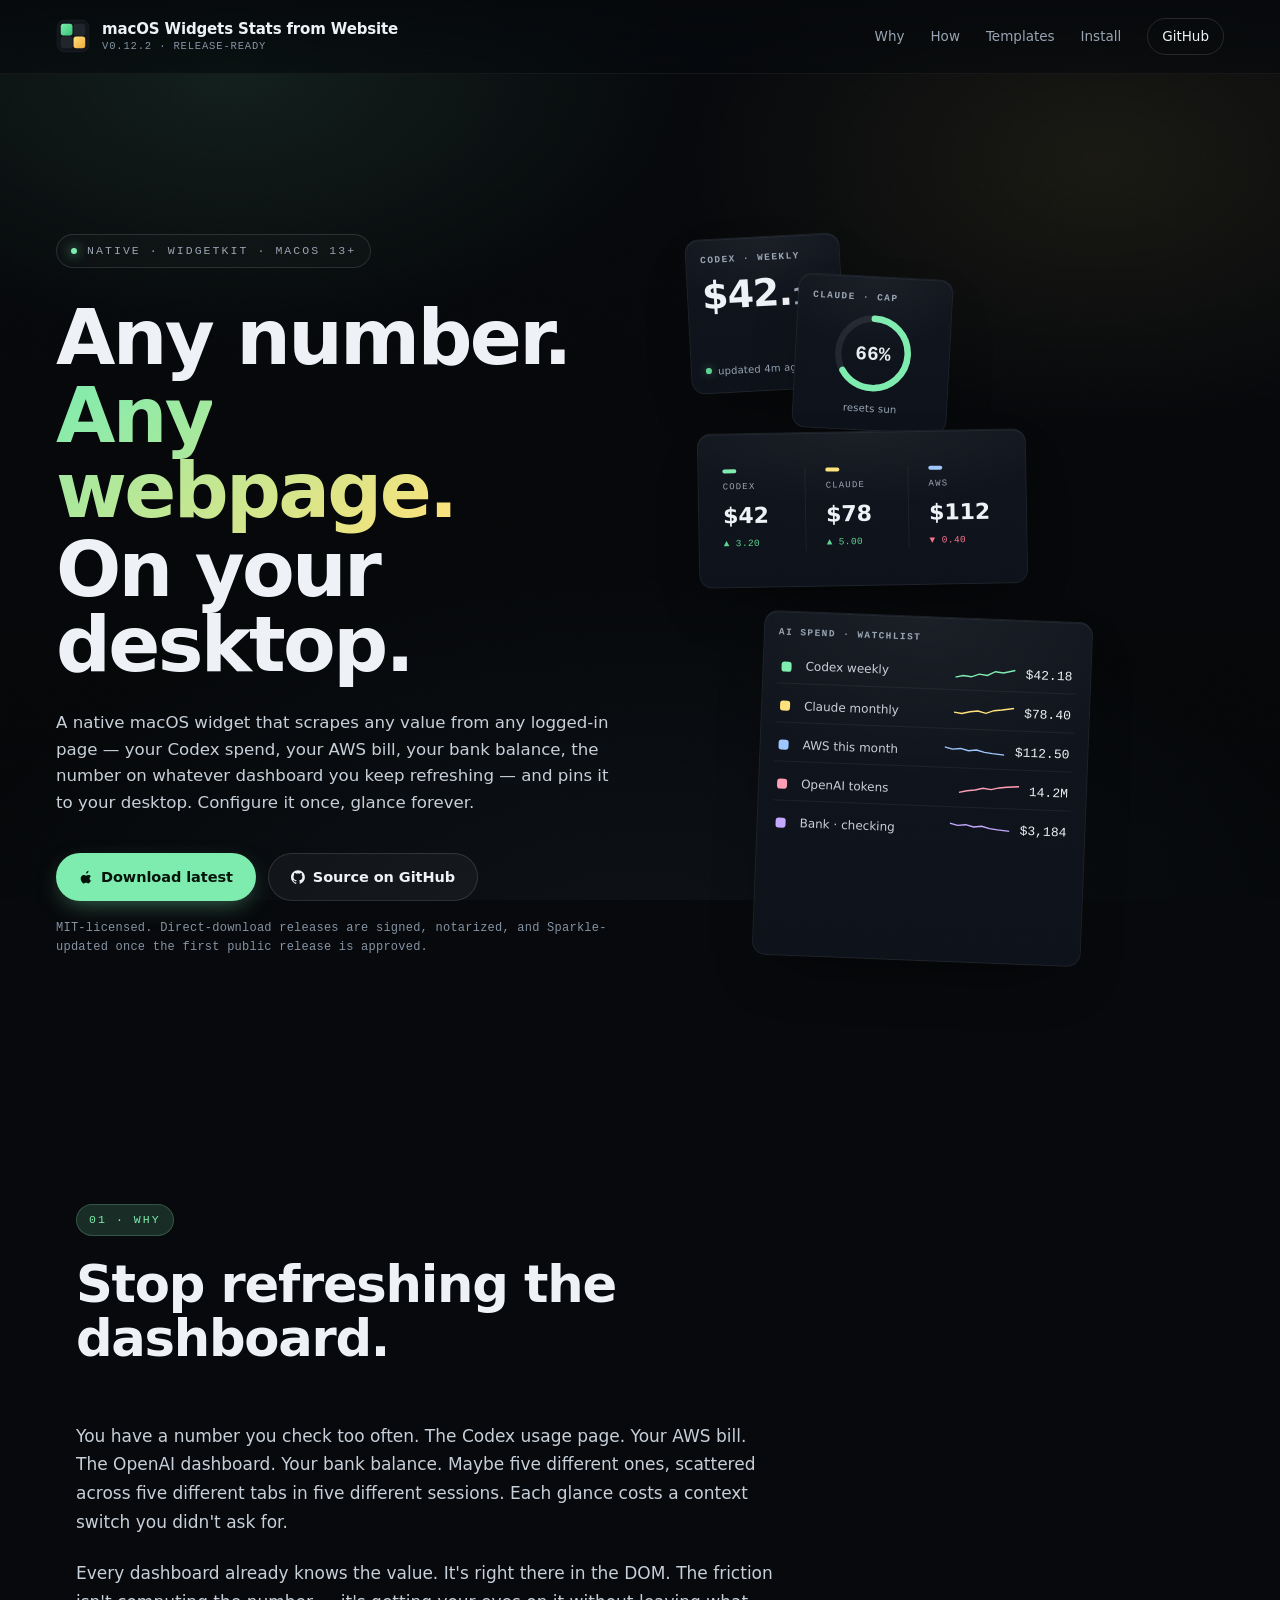
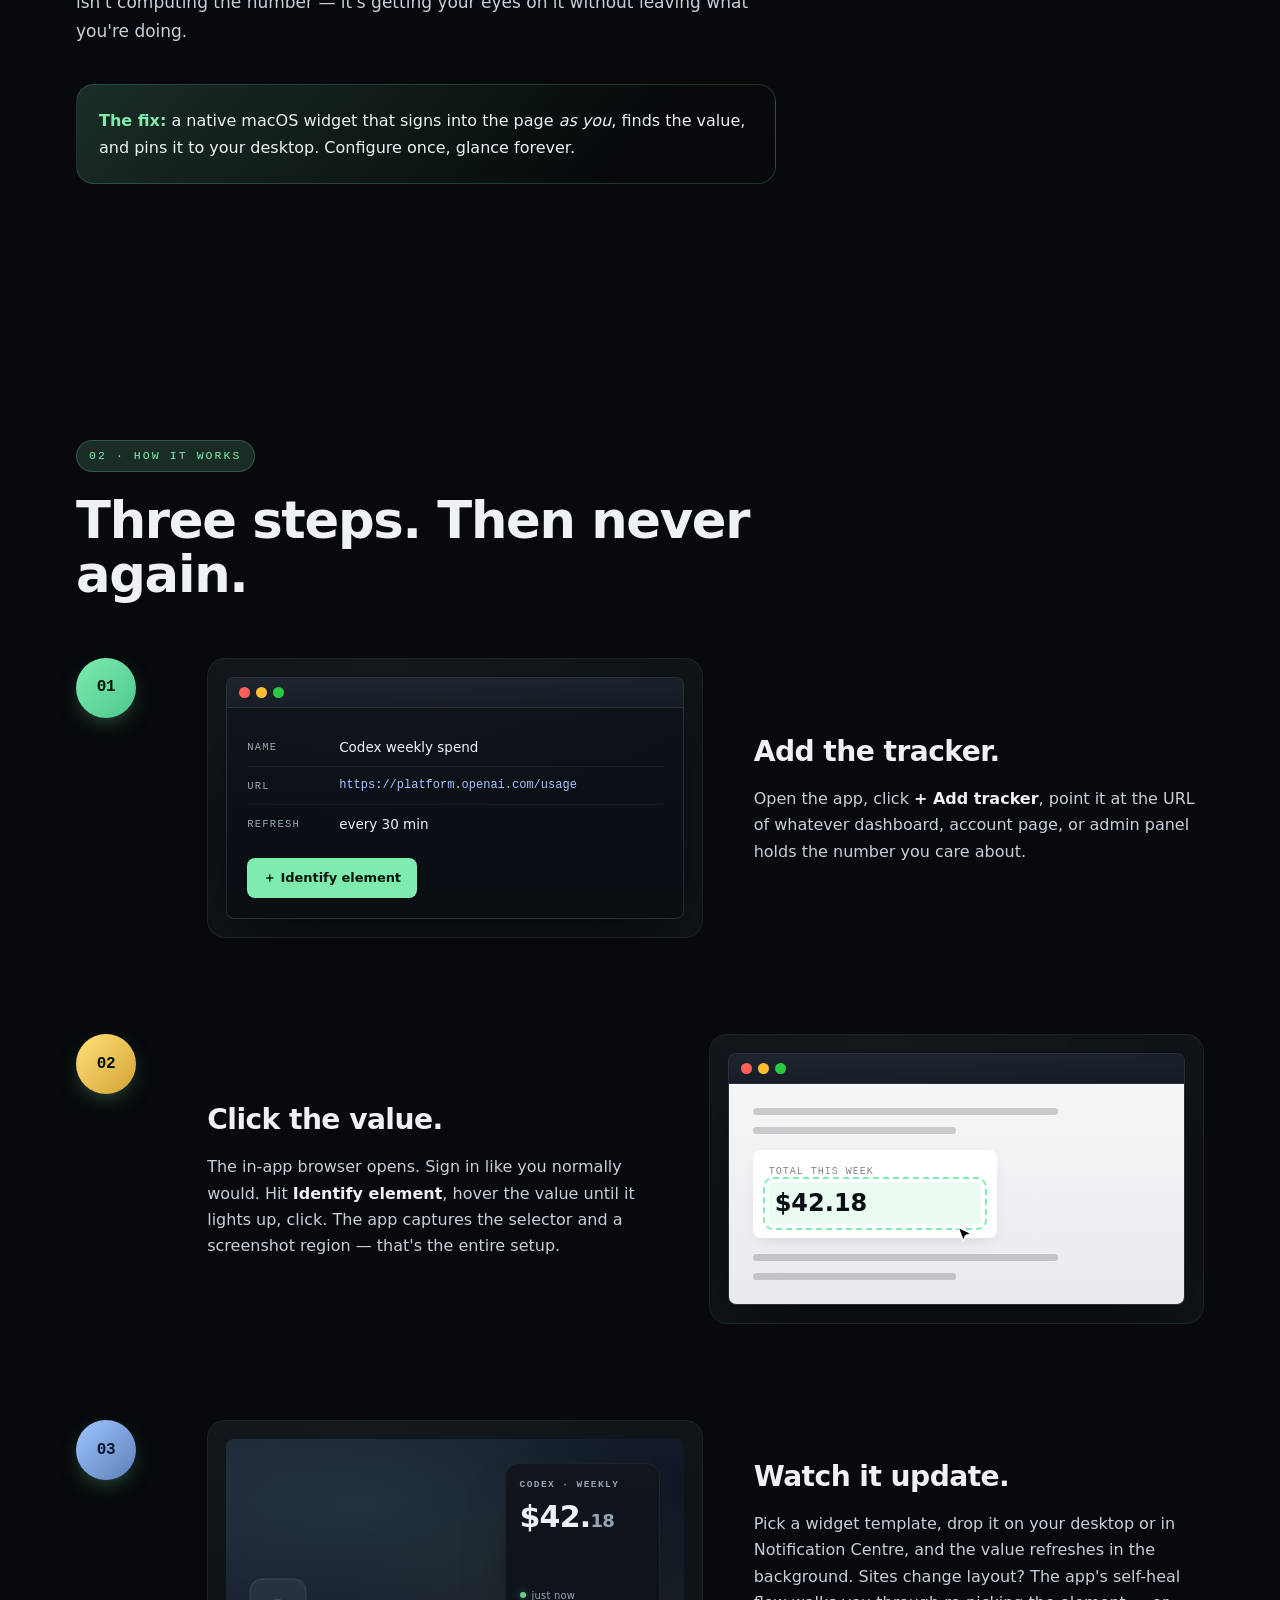
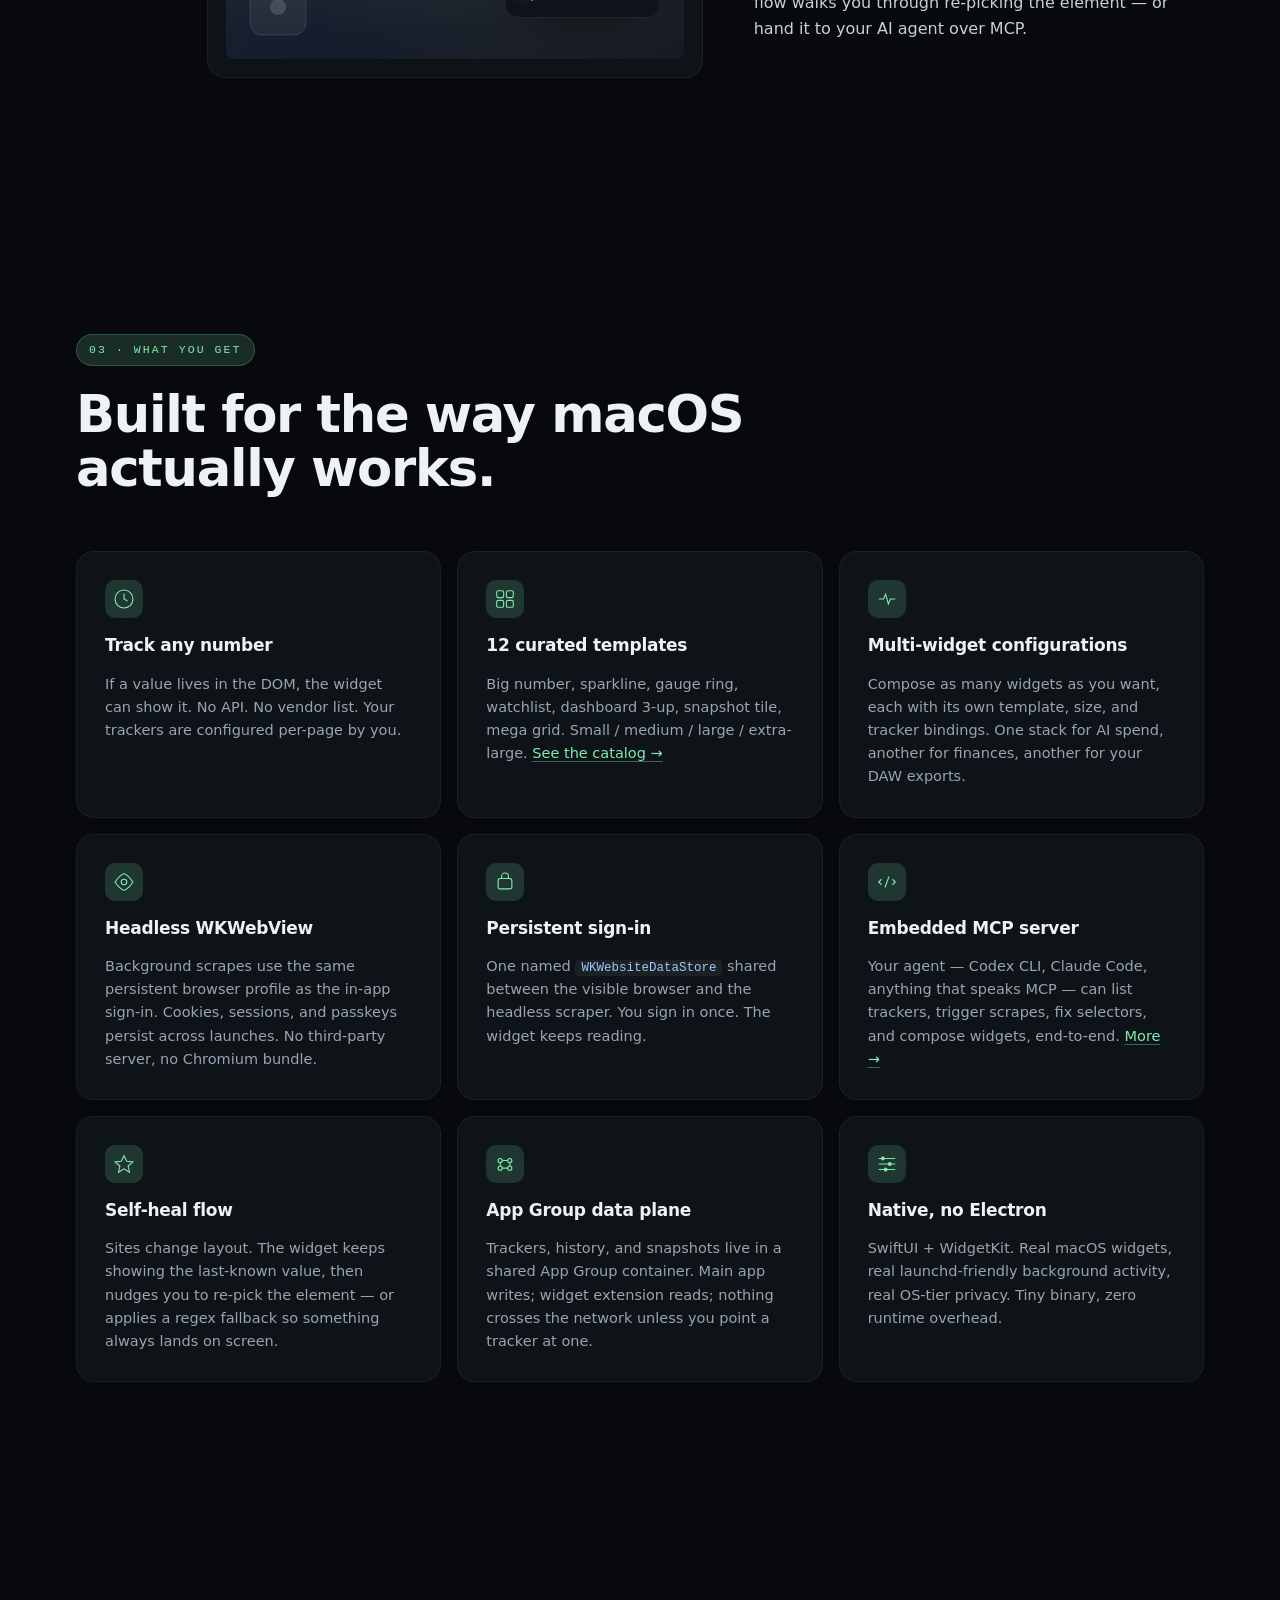
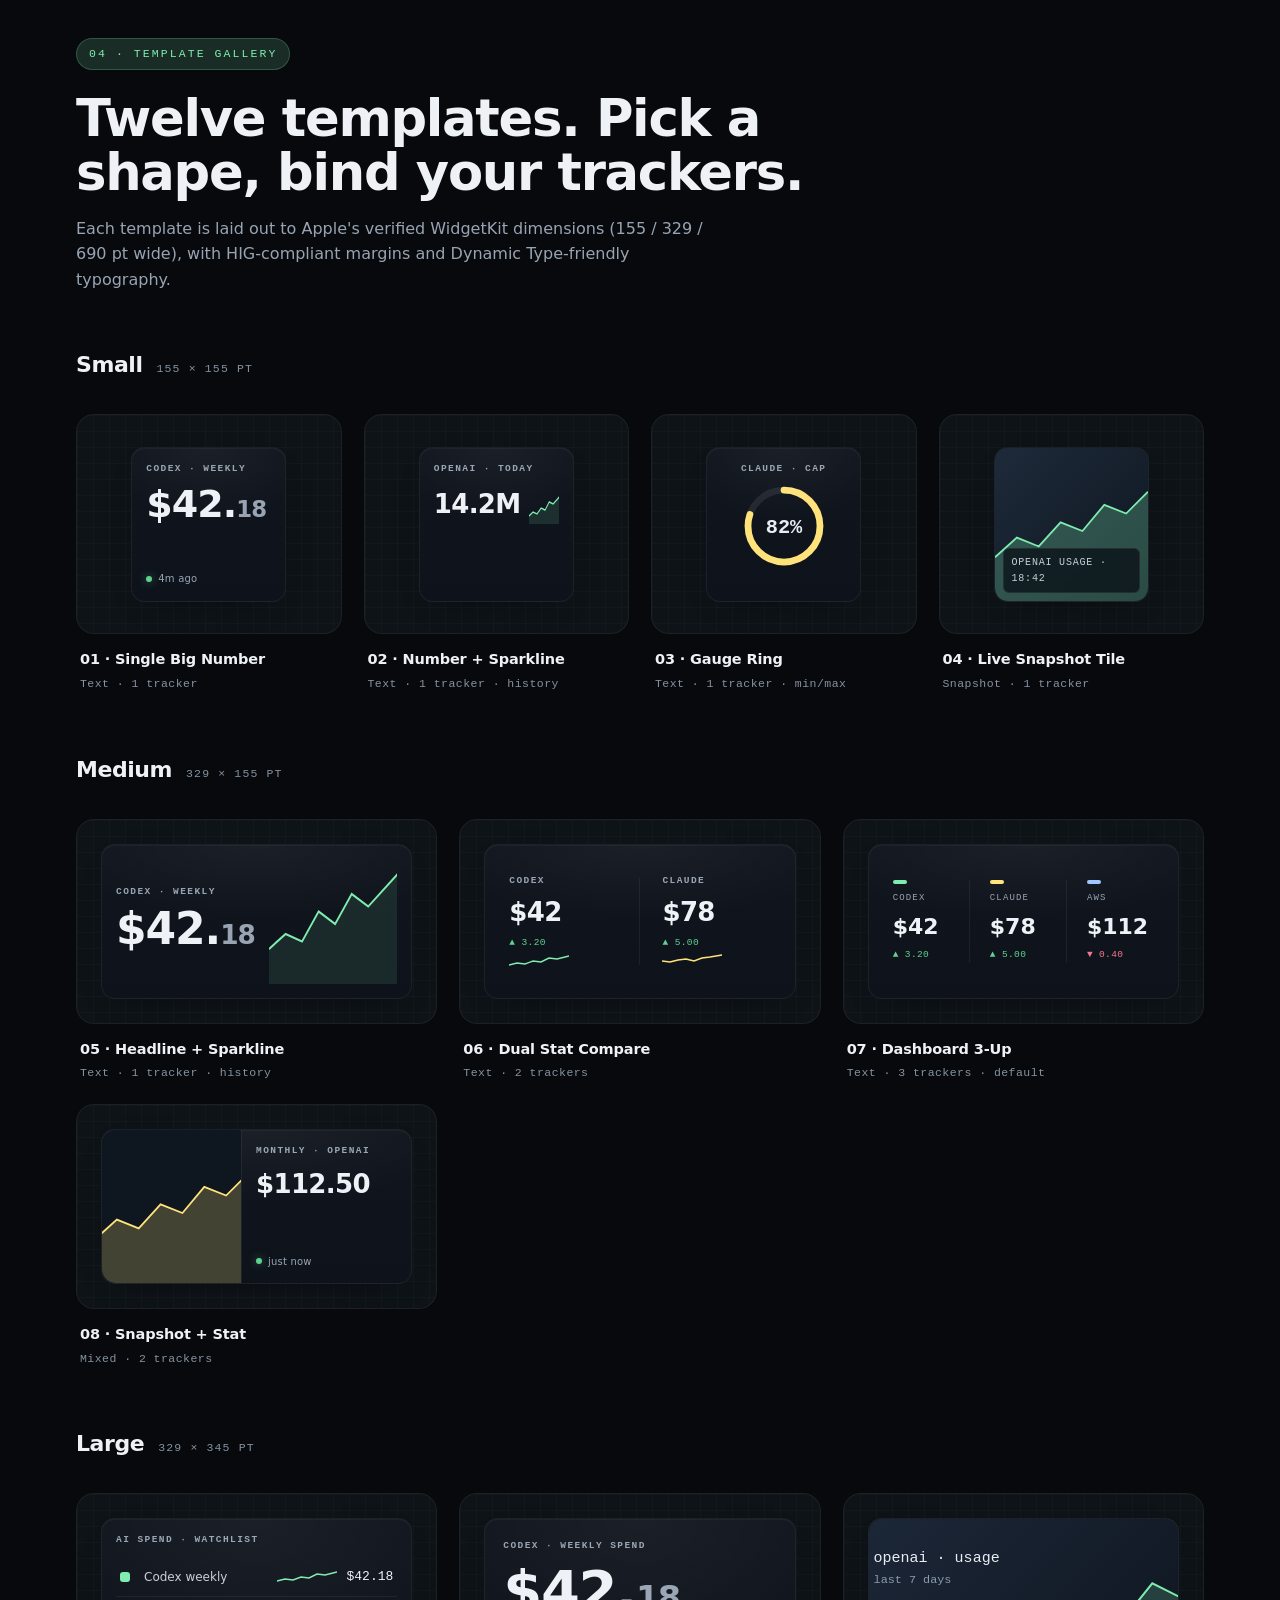
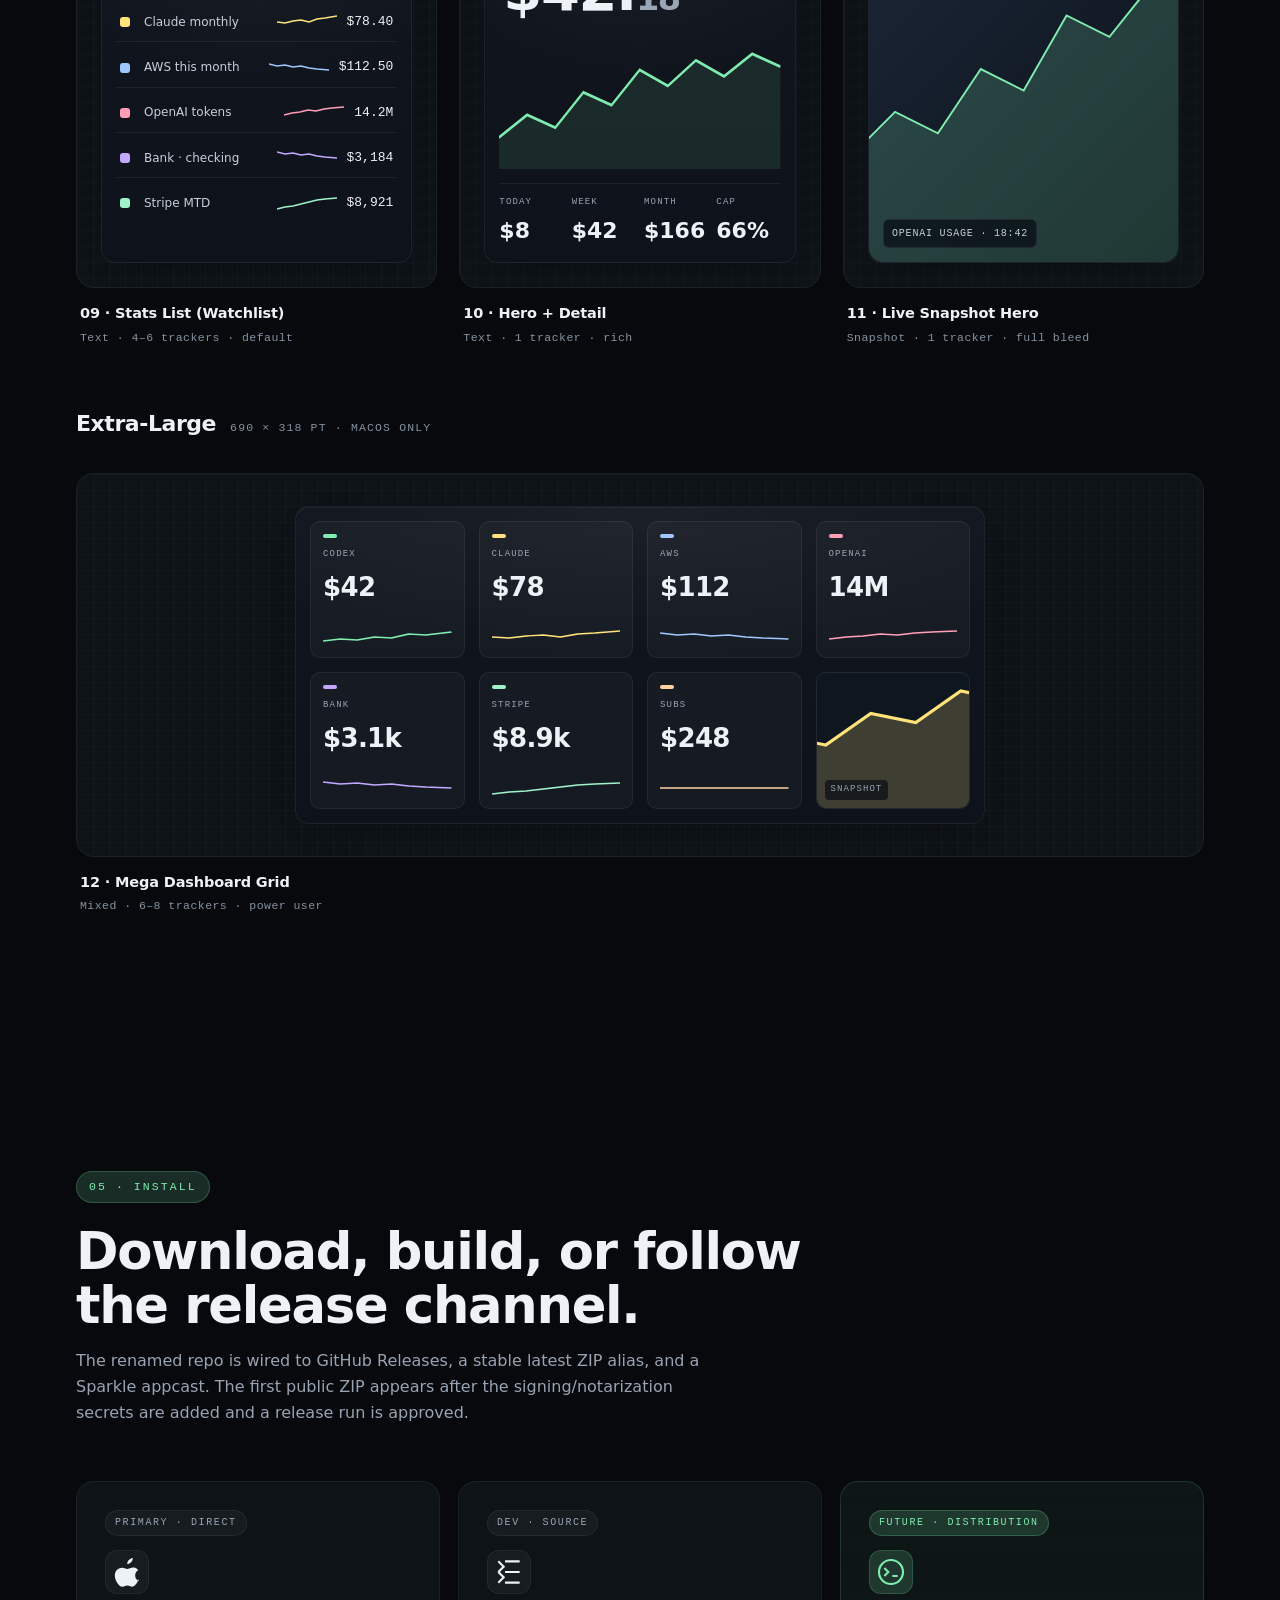
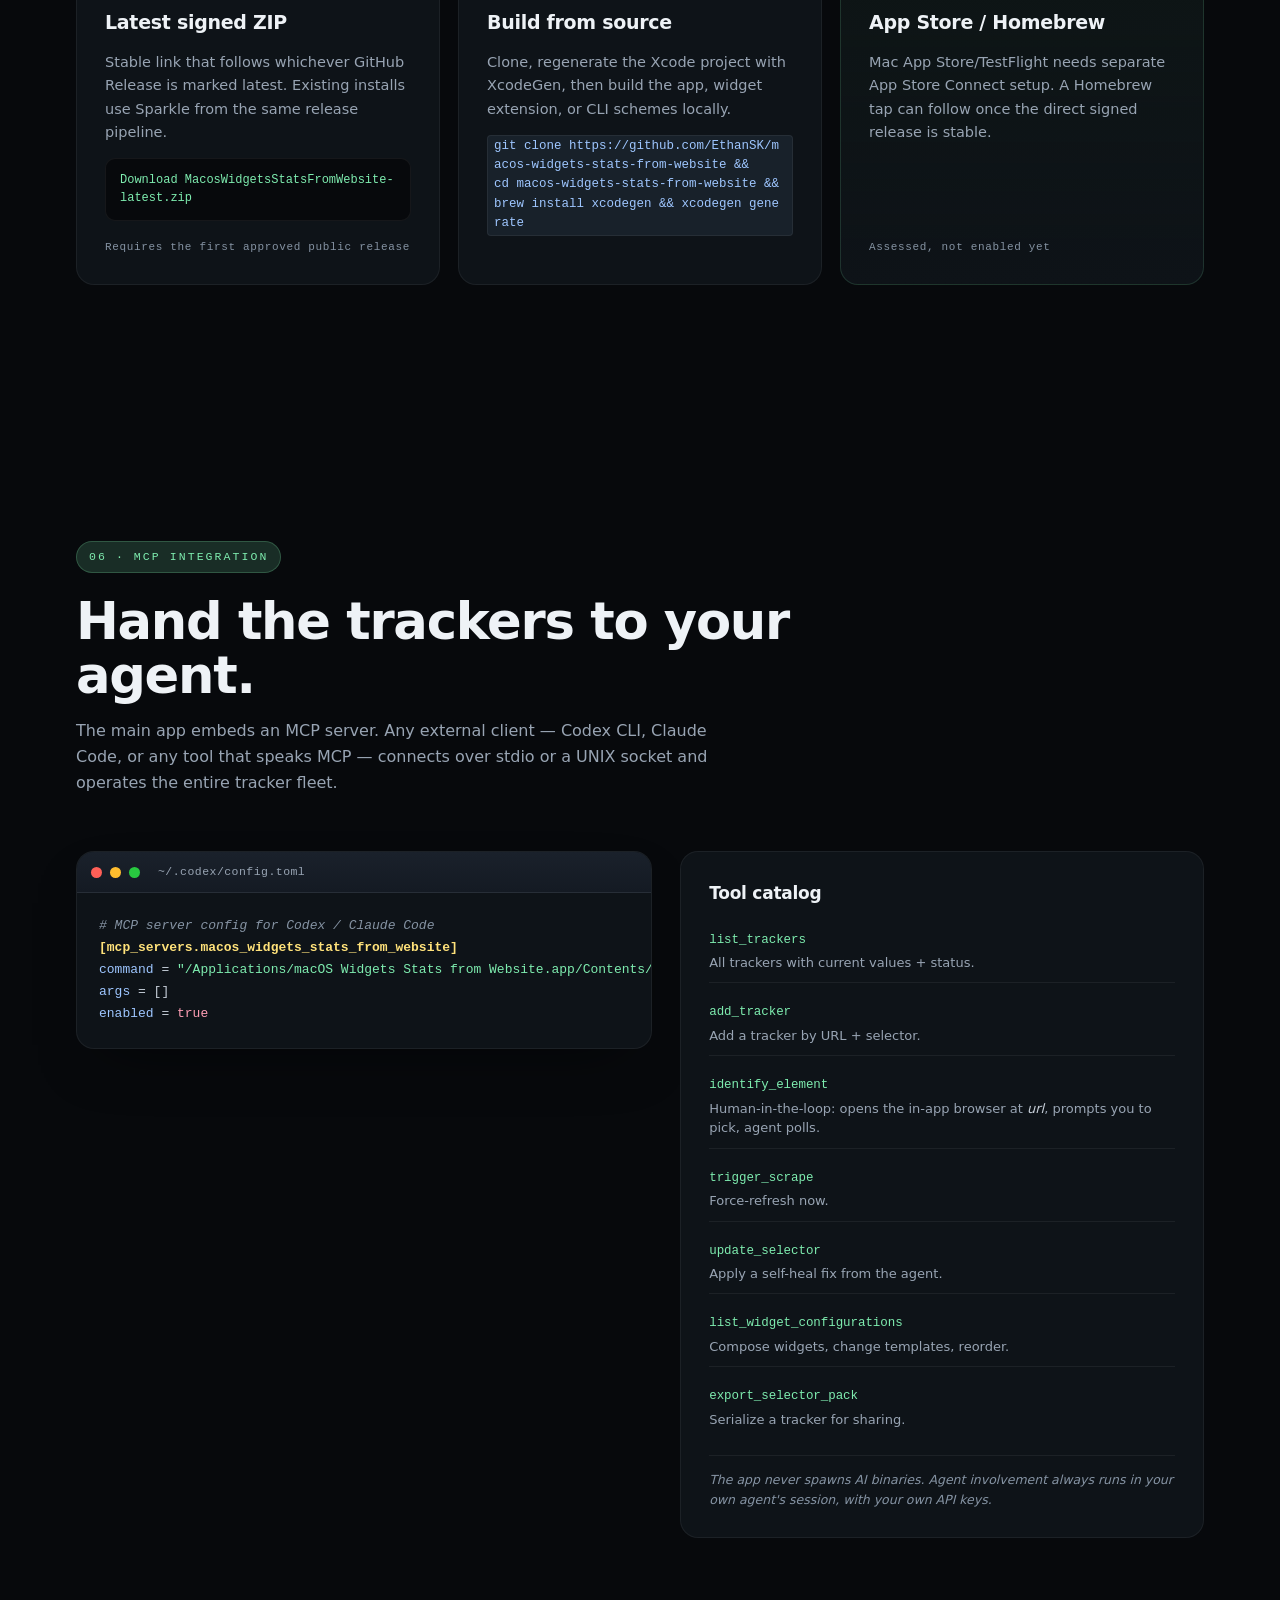
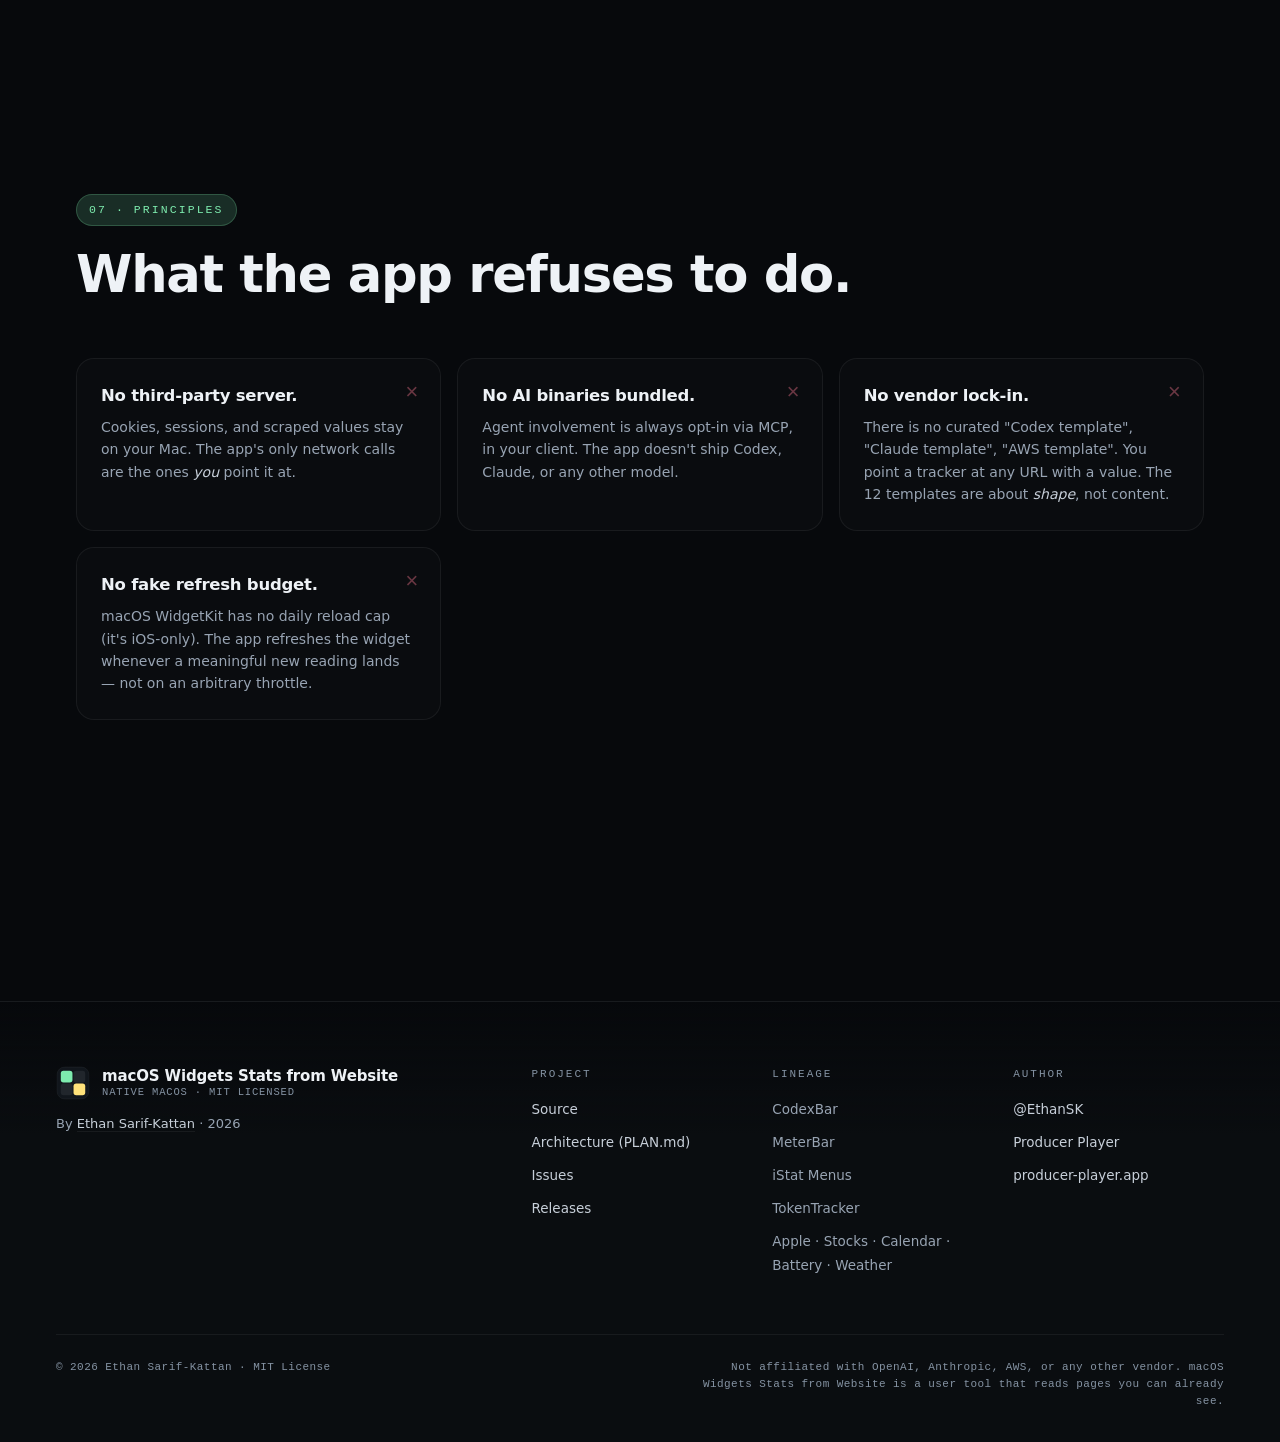
==== commit 1f20be8a: "site: update renamed release links [skip ci]" ====
--- a/index.html
+++ b/index.html
@@ -3,44 +3,44 @@
   <head>
     <meta charset="UTF-8" />
     <meta name="viewport" content="width=device-width, initial-scale=1.0" />
-    <title>macOS Stats Widget — Native widgets for any number on any webpage</title>
+    <title>macOS Widgets Stats from Website — Native widgets for any number on any webpage</title>
     <meta
       name="description"
       content="A native macOS WidgetKit app that surfaces any number from any logged-in webpage to your desktop. Configure it once, glance forever. No tabs, no dashboards, no context-switching."
     />
     <meta name="robots" content="index, follow, max-image-preview:large" />
-    <link rel="canonical" href="https://ethansk.github.io/macos-stats-widget/" />
-    <meta name="application-name" content="macOS Stats Widget" />
-    <meta name="apple-mobile-web-app-title" content="macOS Stats Widget" />
+    <link rel="canonical" href="https://ethansk.github.io/macos-widgets-stats-from-website/" />
+    <meta name="application-name" content="macOS Widgets Stats from Website" />
+    <meta name="apple-mobile-web-app-title" content="macOS Widgets Stats from Website" />
     <meta name="theme-color" content="#0a0d10" />
     <link rel="icon" href="data:image/svg+xml,%3Csvg xmlns='http://www.w3.org/2000/svg' viewBox='0 0 64 64'%3E%3Crect width='64' height='64' rx='14' fill='%230a0d10'/%3E%3Crect x='8' y='8' width='22' height='22' rx='5' fill='%237eecaf'/%3E%3Crect x='34' y='8' width='22' height='22' rx='5' fill='%23ffffff' fill-opacity='0.08'/%3E%3Crect x='8' y='34' width='22' height='22' rx='5' fill='%23ffffff' fill-opacity='0.08'/%3E%3Crect x='34' y='34' width='22' height='22' rx='5' fill='%23ffe27a'/%3E%3C/svg%3E" />
     <link rel="stylesheet" href="styles.css" />
 
     <!-- Open Graph -->
-    <meta property="og:site_name" content="macOS Stats Widget" />
+    <meta property="og:site_name" content="macOS Widgets Stats from Website" />
     <meta property="og:type" content="website" />
     <meta property="og:locale" content="en_GB" />
-    <meta property="og:url" content="https://ethansk.github.io/macos-stats-widget/" />
-    <meta property="og:title" content="macOS Stats Widget — Native widgets for any number on any webpage" />
+    <meta property="og:url" content="https://ethansk.github.io/macos-widgets-stats-from-website/" />
+    <meta property="og:title" content="macOS Widgets Stats from Website — Native widgets for any number on any webpage" />
     <meta property="og:description" content="A native macOS WidgetKit app that surfaces any number from any logged-in webpage to your desktop. Configure it once, glance forever." />
-    <meta property="og:image" content="https://ethansk.github.io/macos-stats-widget/assets/og-image.svg" />
+    <meta property="og:image" content="https://ethansk.github.io/macos-widgets-stats-from-website/assets/og-image.svg" />
 
     <meta name="twitter:card" content="summary_large_image" />
-    <meta name="twitter:title" content="macOS Stats Widget — Native widgets for any number on any webpage" />
+    <meta name="twitter:title" content="macOS Widgets Stats from Website — Native widgets for any number on any webpage" />
     <meta name="twitter:description" content="A native macOS WidgetKit app that surfaces any number from any logged-in webpage to your desktop." />
-    <meta name="twitter:image" content="https://ethansk.github.io/macos-stats-widget/assets/og-image.svg" />
+    <meta name="twitter:image" content="https://ethansk.github.io/macos-widgets-stats-from-website/assets/og-image.svg" />
 
     <script type="application/ld+json">
       {
         "@context": "https://schema.org",
         "@type": "SoftwareApplication",
-        "name": "macOS Stats Widget",
+        "name": "macOS Widgets Stats from Website",
         "applicationCategory": "UtilityApplication",
-        "operatingSystem": "macOS 14+",
+        "operatingSystem": "macOS 13+",
         "description": "A native macOS WidgetKit app that surfaces any number from any logged-in webpage to your desktop.",
-        "url": "https://ethansk.github.io/macos-stats-widget/",
-        "downloadUrl": "https://github.com/EthanSK/macos-stats-widget/releases",
-        "sameAs": "https://github.com/EthanSK/macos-stats-widget",
+        "url": "https://ethansk.github.io/macos-widgets-stats-from-website/",
+        "downloadUrl": "https://github.com/EthanSK/macos-widgets-stats-from-website/releases/latest/download/MacosWidgetsStatsFromWebsite-latest.zip",
+        "sameAs": "https://github.com/EthanSK/macos-widgets-stats-from-website",
         "license": "https://opensource.org/license/mit"
       }
     </script>
@@ -69,8 +69,8 @@
           </defs>
         </svg>
         <span class="brand-words">
-          <span class="brand-name">macOS Stats Widget</span>
-          <span class="brand-sub">v0.1 · planning</span>
+          <span class="brand-name">macOS Widgets Stats from Website</span>
+          <span class="brand-sub">v0.12.2 · release-ready</span>
         </span>
       </a>
       <nav class="topnav" aria-label="Primary">
@@ -78,7 +78,7 @@
         <a href="#how">How</a>
         <a href="#templates">Templates</a>
         <a href="#install">Install</a>
-        <a href="https://github.com/EthanSK/macos-stats-widget" class="topnav-github" rel="noopener">GitHub</a>
+        <a href="https://github.com/EthanSK/macos-widgets-stats-from-website" class="topnav-github" rel="noopener">GitHub</a>
       </nav>
     </header>
 
@@ -86,7 +86,7 @@
       <!-- ───────────── HERO ───────────── -->
       <section class="hero">
         <div class="hero-inner">
-          <p class="hero-eyebrow"><span class="dot"></span>NATIVE · WIDGETKIT · MACOS 14+</p>
+          <p class="hero-eyebrow"><span class="dot"></span>NATIVE · WIDGETKIT · MACOS 13+</p>
           <h1 class="hero-title">
             <span class="hero-line">Any number.</span>
             <span class="hero-line"><span class="hero-accent">Any webpage.</span></span>
@@ -99,16 +99,16 @@
             to your desktop. Configure it once, glance forever.
           </p>
           <div class="hero-cta">
-            <a class="btn btn-primary" href="#install">
+            <a class="btn btn-primary" href="https://github.com/EthanSK/macos-widgets-stats-from-website/releases/latest/download/MacosWidgetsStatsFromWebsite-latest.zip" rel="noopener">
               <svg width="14" height="14" viewBox="0 0 24 24" fill="currentColor" aria-hidden="true"><path d="M16.365 1.43c0 1.14-.493 2.27-1.177 3.08-.744.9-1.99 1.57-2.987 1.57-.12-1.03.396-2.13 1.077-2.99.764-.9 2.02-1.49 2.937-1.66.05.34.15.68.15 1zm4.565 15.71c-.03.07-.46 1.58-1.55 3.14-.95 1.34-1.94 2.71-3.5 2.71-1.55 0-1.94-.92-3.69-.92-1.71 0-2.34.94-3.75.94-1.55 0-2.59-1.27-3.59-2.61-1.62-2.21-2.85-6.18-1.21-8.93.97-1.65 2.83-2.69 4.78-2.69 1.5 0 2.92.99 3.84.99.93 0 2.67-1.13 4.32-1.13.69 0 2.59.06 3.81 2.07-.1.06-2.27 1.32-2.25 3.95.03 3.13 2.74 4.17 2.78 4.18z"/></svg>
-              Install
+              Download latest
             </a>
-            <a class="btn btn-ghost" href="https://github.com/EthanSK/macos-stats-widget" rel="noopener">
+            <a class="btn btn-ghost" href="https://github.com/EthanSK/macos-widgets-stats-from-website" rel="noopener">
               <svg width="14" height="14" viewBox="0 0 24 24" fill="currentColor" aria-hidden="true"><path d="M12 .5C5.4.5 0 5.9 0 12.5c0 5.3 3.4 9.7 8.2 11.3.6.1.8-.3.8-.6v-2.1c-3.3.7-4-1.6-4-1.6-.5-1.4-1.3-1.8-1.3-1.8-1.1-.7.1-.7.1-.7 1.2.1 1.8 1.2 1.8 1.2 1.1 1.8 2.8 1.3 3.5 1 .1-.8.4-1.3.7-1.6-2.7-.3-5.5-1.3-5.5-5.9 0-1.3.5-2.4 1.2-3.2-.1-.3-.5-1.5.1-3.2 0 0 1-.3 3.3 1.2.9-.3 2-.4 3-.4s2 .1 3 .4c2.3-1.5 3.3-1.2 3.3-1.2.7 1.7.2 2.9.1 3.2.8.8 1.2 1.9 1.2 3.2 0 4.6-2.8 5.6-5.5 5.9.4.4.8 1.1.8 2.2v3.3c0 .3.2.7.8.6 4.8-1.6 8.2-6 8.2-11.3C24 5.9 18.6.5 12 .5z"/></svg>
               Source on GitHub
             </a>
           </div>
-          <p class="hero-note">MIT-licensed. App Store + Homebrew when v1 ships.</p>
+          <p class="hero-note">MIT-licensed. Direct-download releases are signed, notarized, and Sparkle-updated once the first public release is approved.</p>
         </div>
 
         <!-- Hero composition: floating widget tiles -->
@@ -596,34 +596,34 @@
       <section id="install" class="section section-install">
         <div class="section-head">
           <p class="kicker">05 · INSTALL</p>
-          <h2>Three paths. Pick what fits.</h2>
-          <p class="section-sub">v0.1 is the Xcode-project scaffold. Distribution channels open as the app reaches feature parity with the plan.</p>
+          <h2>Download, build, or follow the release channel.</h2>
+          <p class="section-sub">The renamed repo is wired to GitHub Releases, a stable latest ZIP alias, and a Sparkle appcast. The first public ZIP appears after the signing/notarization secrets are added and a release run is approved.</p>
         </div>
 
         <div class="install-grid">
-          <article class="install-card install-card-locked">
-            <div class="install-tag">PRIMARY</div>
+          <article class="install-card">
+            <div class="install-tag">PRIMARY · DIRECT</div>
             <div class="install-icon"><svg width="32" height="32" viewBox="0 0 24 24" fill="currentColor" aria-hidden="true"><path d="M16.365 1.43c0 1.14-.493 2.27-1.177 3.08-.744.9-1.99 1.57-2.987 1.57-.12-1.03.396-2.13 1.077-2.99.764-.9 2.02-1.49 2.937-1.66.05.34.15.68.15 1zm4.565 15.71c-.03.07-.46 1.58-1.55 3.14-.95 1.34-1.94 2.71-3.5 2.71-1.55 0-1.94-.92-3.69-.92-1.71 0-2.34.94-3.75.94-1.55 0-2.59-1.27-3.59-2.61-1.62-2.21-2.85-6.18-1.21-8.93.97-1.65 2.83-2.69 4.78-2.69 1.5 0 2.92.99 3.84.99.93 0 2.67-1.13 4.32-1.13.69 0 2.59.06 3.81 2.07-.1.06-2.27 1.32-2.25 3.95.03 3.13 2.74 4.17 2.78 4.18z"/></svg></div>
-            <h3>Mac App Store</h3>
-            <p>Sandboxed, signed, auto-updated. The default for everyone who isn't shipping a tracker bundle of their own.</p>
-            <span class="install-soon">Coming with v1.0</span>
-          </article>
-
-          <article class="install-card">
-            <div class="install-tag">CLI · POWER USERS</div>
-            <div class="install-icon"><svg width="32" height="32" viewBox="0 0 24 24" fill="none" stroke="currentColor" stroke-width="1.6" aria-hidden="true"><circle cx="12" cy="12" r="9"/><path d="M7 9l3 3-3 3M13 15h4"/></svg></div>
-            <h3>Homebrew tap</h3>
-            <p>Formula installs the helper CLI alongside the app — for headless config, scripted tracker pushes, and the optional LaunchAgent.</p>
-            <code class="install-cmd">brew install ethansk/macos-stats-widget/macos-stats-widget</code>
-            <span class="install-soon">Tap published with v0.5</span>
+            <h3>Latest signed ZIP</h3>
+            <p>Stable link that follows whichever GitHub Release is marked latest. Existing installs use Sparkle from the same release pipeline.</p>
+            <a class="install-cmd install-link" href="https://github.com/EthanSK/macos-widgets-stats-from-website/releases/latest/download/MacosWidgetsStatsFromWebsite-latest.zip" rel="noopener">Download MacosWidgetsStatsFromWebsite-latest.zip</a>
+            <span class="install-soon">Requires the first approved public release</span>
           </article>
 
           <article class="install-card">
             <div class="install-tag">DEV · SOURCE</div>
             <div class="install-icon"><svg width="32" height="32" viewBox="0 0 24 24" fill="none" stroke="currentColor" stroke-width="1.6" aria-hidden="true"><path d="M9 4h11M4 4l4 4-4 4M9 12h11M4 20l4-4-4-4M9 20h11"/></svg></div>
             <h3>Build from source</h3>
-            <p>Clone, regenerate the Xcode project with xcodegen, hit run. v0.1 onwards: open <code>MacosStatsWidget.xcodeproj</code> and build the <code>MacosStatsWidget</code> scheme.</p>
-            <code class="install-cmd">git clone https://github.com/EthanSK/macos-stats-widget &amp;&amp;<br>cd macos-stats-widget &amp;&amp; brew install xcodegen &amp;&amp; xcodegen</code>
+            <p>Clone, regenerate the Xcode project with XcodeGen, then build the app, widget extension, or CLI schemes locally.</p>
+            <code class="install-cmd">git clone https://github.com/EthanSK/macos-widgets-stats-from-website &amp;&amp;<br>cd macos-widgets-stats-from-website &amp;&amp; brew install xcodegen &amp;&amp; xcodegen generate</code>
+          </article>
+
+          <article class="install-card install-card-locked">
+            <div class="install-tag">FUTURE · DISTRIBUTION</div>
+            <div class="install-icon"><svg width="32" height="32" viewBox="0 0 24 24" fill="none" stroke="currentColor" stroke-width="1.6" aria-hidden="true"><circle cx="12" cy="12" r="9"/><path d="M7 9l3 3-3 3M13 15h4"/></svg></div>
+            <h3>App Store / Homebrew</h3>
+            <p>Mac App Store/TestFlight needs separate App Store Connect setup. A Homebrew tap can follow once the direct signed release is stable.</p>
+            <span class="install-soon">Assessed, not enabled yet</span>
           </article>
         </div>
       </section>
@@ -643,8 +643,8 @@
               <span class="mcp-codetitle">~/.codex/config.toml</span>
             </div>
             <pre class="mcp-pre"><code><span class="tk-com"># MCP server config for Codex / Claude Code</span>
-<span class="tk-key">[mcp_servers.macos_stats_widget]</span>
-<span class="tk-prop">command</span> = <span class="tk-str">"/Applications/macOS Stats Widget.app/Contents/MacOS/macos-stats-widget-mcp"</span>
+<span class="tk-key">[mcp_servers.macos_widgets_stats_from_website]</span>
+<span class="tk-prop">command</span> = <span class="tk-str">"/Applications/macOS Widgets Stats from Website.app/Contents/MacOS/macos-widgets-stats-from-website"</span>
 <span class="tk-prop">args</span> = []
 <span class="tk-prop">enabled</span> = <span class="tk-num">true</span></code></pre>
           </div>
@@ -704,7 +704,7 @@
                 <rect x="33" y="33" width="22" height="22" rx="5" fill="#ffe27a"/>
               </svg>
               <span class="brand-words">
-                <span class="brand-name">macOS Stats Widget</span>
+                <span class="brand-name">macOS Widgets Stats from Website</span>
                 <span class="brand-sub">Native macOS · MIT licensed</span>
               </span>
             </a>
@@ -715,10 +715,10 @@
             <div>
               <h4>Project</h4>
               <ul>
-                <li><a href="https://github.com/EthanSK/macos-stats-widget" rel="noopener">Source</a></li>
-                <li><a href="https://github.com/EthanSK/macos-stats-widget/blob/main/PLAN.md" rel="noopener">Architecture (PLAN.md)</a></li>
-                <li><a href="https://github.com/EthanSK/macos-stats-widget/issues" rel="noopener">Issues</a></li>
-                <li><a href="https://github.com/EthanSK/macos-stats-widget/releases" rel="noopener">Releases</a></li>
+                <li><a href="https://github.com/EthanSK/macos-widgets-stats-from-website" rel="noopener">Source</a></li>
+                <li><a href="https://github.com/EthanSK/macos-widgets-stats-from-website/blob/main/PLAN.md" rel="noopener">Architecture (PLAN.md)</a></li>
+                <li><a href="https://github.com/EthanSK/macos-widgets-stats-from-website/issues" rel="noopener">Issues</a></li>
+                <li><a href="https://github.com/EthanSK/macos-widgets-stats-from-website/releases" rel="noopener">Releases</a></li>
               </ul>
             </div>
             <div>
@@ -744,7 +744,7 @@
 
         <div class="footer-bottom">
           <span>© 2026 Ethan Sarif-Kattan · MIT License</span>
-          <span class="footer-disclaimer">Not affiliated with OpenAI, Anthropic, AWS, or any other vendor. macOS Stats Widget is a user tool that reads pages you can already see.</span>
+          <span class="footer-disclaimer">Not affiliated with OpenAI, Anthropic, AWS, or any other vendor. macOS Widgets Stats from Website is a user tool that reads pages you can already see.</span>
         </div>
       </footer>
     </main>
--- a/styles.css
+++ b/styles.css
@@ -1,5 +1,5 @@
 /* ─────────────────────────────────────────────────────────────
-   macOS Stats Widget — site styles
+   macOS Widgets Stats from Website — site styles
    Aesthetic: refined macOS dark, technical typography,
    widget-tile primitives composed throughout.
    ───────────────────────────────────────────────────────────── */
